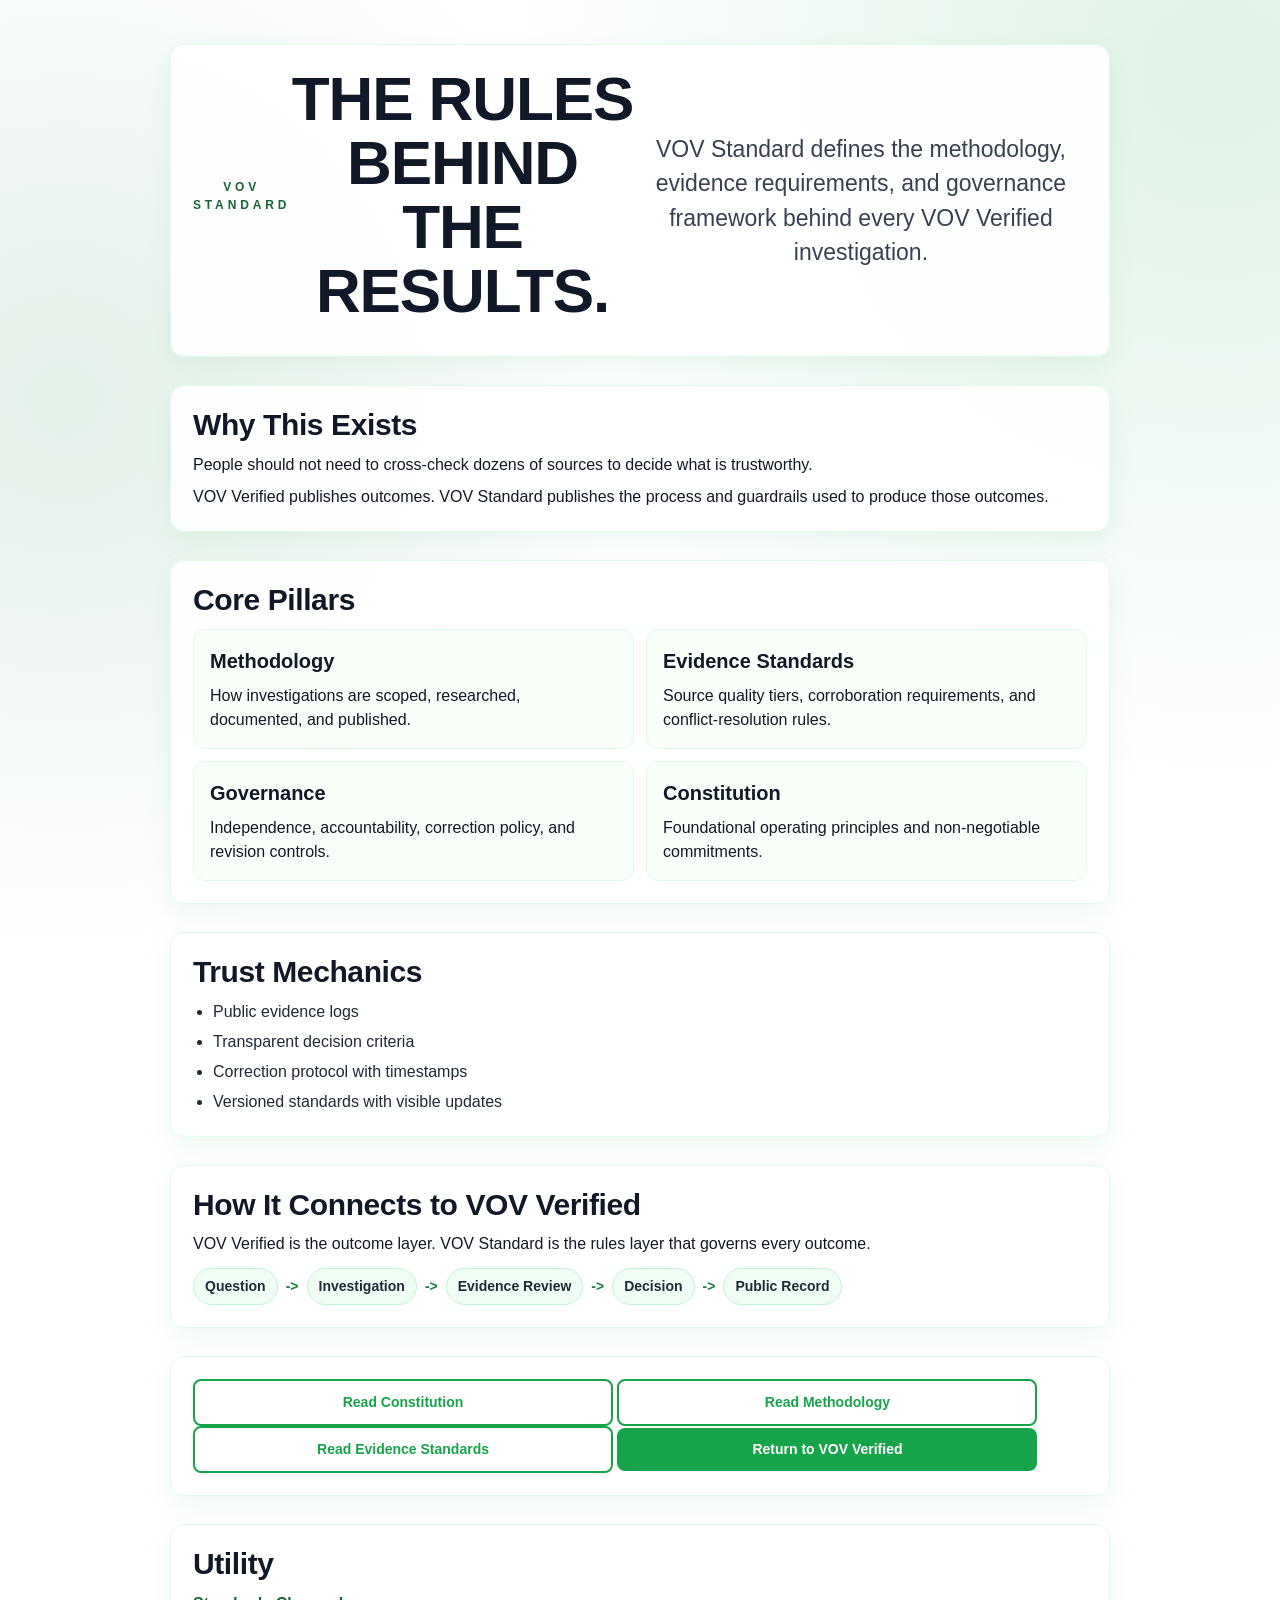
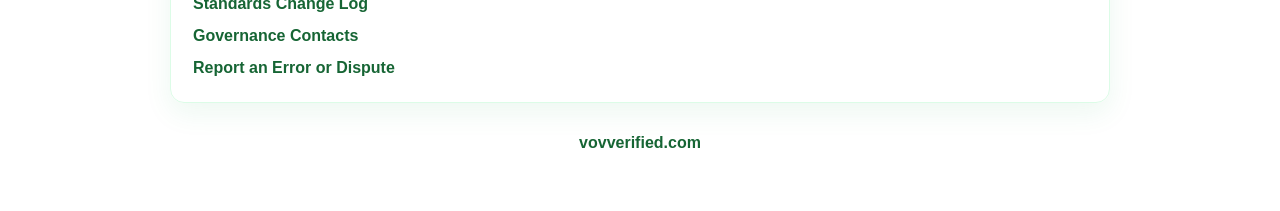
==== index.html @ 6328283f "Deploy VOV Standard from 64d155971f65e45f4f762d2cb9f98b917f2281fa" ====
<!DOCTYPE html>
<html lang="en">
<head>
    <meta charset="UTF-8">
    <meta name="viewport" content="width=device-width, initial-scale=1.0">
    <title>VOV Standard</title>
    <meta name="description" content="VOV Standard defines product testing methodology, evidence standards, and governance frameworks behind VOV Verified investigations.">
    <meta name="robots" content="index,follow">
    <link rel="canonical" href="https://vovstandard.com/">
    <meta property="og:type" content="website">
    <meta property="og:title" content="VOV Standard">
    <meta property="og:description" content="Product testing methodology and evidence standards for independent verification.">
    <meta property="og:url" content="https://vovstandard.com/">
    <meta property="og:site_name" content="VOV Standard">
    <meta name="twitter:card" content="summary_large_image">
    <meta name="twitter:title" content="VOV Standard">
    <meta name="twitter:description" content="Product testing methodology and evidence standards for independent verification.">
    <link rel="stylesheet" href="style.css">
    <script type="application/ld+json">
        {
            "@context": "https://schema.org",
            "@type": "WebSite",
            "name": "VOV Standard",
            "url": "https://vovstandard.com/",
            "description": "VOV Standard defines product testing methodology, evidence standards, and governance frameworks behind VOV Verified investigations."
        }
    </script>
</head>
<body>
    <main class="landing" aria-label="VOV Standard landing page">
        <section class="hero">
            <p class="kicker">VOV STANDARD</p>
            <h1>THE RULES BEHIND THE RESULTS.</h1>
            <p class="tagline">VOV Standard defines the methodology, evidence requirements, and governance framework behind every VOV Verified investigation.</p>
        </section>

        <section class="why" aria-label="Why VOV Standard exists">
            <h2>Why This Exists</h2>
            <p>People should not need to cross-check dozens of sources to decide what is trustworthy.</p>
            <p>VOV Verified publishes outcomes. VOV Standard publishes the process and guardrails used to produce those outcomes.</p>
        </section>

        <section class="pillars" aria-label="VOV Standard pillars">
            <h2>Core Pillars</h2>
            <div class="pillar-grid">
                <article class="pillar-card">
                    <h3>Methodology</h3>
                    <p>How investigations are scoped, researched, documented, and published.</p>
                </article>
                <article class="pillar-card">
                    <h3>Evidence Standards</h3>
                    <p>Source quality tiers, corroboration requirements, and conflict-resolution rules.</p>
                </article>
                <article class="pillar-card">
                    <h3>Governance</h3>
                    <p>Independence, accountability, correction policy, and revision controls.</p>
                </article>
                <article class="pillar-card">
                    <h3>Constitution</h3>
                    <p>Foundational operating principles and non-negotiable commitments.</p>
                </article>
            </div>
        </section>

        <section class="trust" aria-label="Trust mechanics">
            <h2>Trust Mechanics</h2>
            <ul>
                <li>Public evidence logs</li>
                <li>Transparent decision criteria</li>
                <li>Correction protocol with timestamps</li>
                <li>Versioned standards with visible updates</li>
            </ul>
        </section>

        <section class="relationship" aria-label="Relationship between VOV Standard and VOV Verified">
            <h2>How It Connects to VOV Verified</h2>
            <p class="relationship-copy">VOV Verified is the outcome layer. VOV Standard is the rules layer that governs every outcome.</p>
            <div class="flow" role="img" aria-label="Claim to public record process flow">
                <span>Question</span>
                <span class="arrow" aria-hidden="true">-&gt;</span>
                <span>Investigation</span>
                <span class="arrow" aria-hidden="true">-&gt;</span>
                <span>Evidence Review</span>
                <span class="arrow" aria-hidden="true">-&gt;</span>
                <span>Decision</span>
                <span class="arrow" aria-hidden="true">-&gt;</span>
                <span>Public Record</span>
            </div>
        </section>

        <section class="actions" aria-label="Primary actions">
            <a class="btn btn-secondary" href="/constitution/README.md">Read Constitution</a>
            <a class="btn btn-secondary" href="/constitution/README.md">Read Methodology</a>
            <a class="btn btn-secondary" href="/investigations/README.md">Read Evidence Standards</a>
            <a class="btn btn-primary" href="https://vovverified.com/">Return to VOV Verified</a>
        </section>

        <section class="utility" aria-label="Utility links">
            <h2>Utility</h2>
            <div class="utility-links">
                <a href="/ROADMAP.md">Standards Change Log</a>
                <a href="/constitution/README.md">Governance Contacts</a>
                <a href="/investigations/README.md">Report an Error or Dispute</a>
            </div>
        </section>

        <div class="site-linkback">
            <a href="https://vovverified.com/">vovverified.com</a>
        </div>
    </main>
</body>
</html>
---- style.css ----
@import url('/websites/vovverified/style.css');

.landing {
    min-height: 100vh;
    max-width: 980px;
    margin: 0 auto;
    padding: 44px 20px 56px;
    display: flex;
    flex-direction: column;
    gap: 28px;
}

body {
    background:
        radial-gradient(circle at 95% 4%, rgba(22, 163, 74, 0.14), transparent 34%),
        radial-gradient(circle at 5% 22%, rgba(21, 128, 61, 0.12), transparent 30%),
        #ffffff;
}

.hero,
.why,
.pillars,
.trust,
.relationship,
.actions,
.utility {
    background: rgba(255, 255, 255, 0.92);
    border: 1px solid #dcfce7;
    border-radius: 14px;
    padding: 22px;
    box-shadow: 0 10px 28px rgba(22, 163, 74, 0.08);
}

.hero {
    text-align: center;
}

.kicker {
    font-size: 12px;
    letter-spacing: 0.32em;
    font-weight: 700;
    color: #166534;
    margin-bottom: 10px;
}

.hero h1 {
    font-size: clamp(36px, 6vw, 62px);
    line-height: 1.03;
    letter-spacing: -1.1px;
    margin-bottom: 12px;
}

.tagline {
    max-width: 760px;
    margin: 0 auto;
    font-size: clamp(17px, 2vw, 23px);
    color: #374151;
}

h2 {
    font-size: clamp(22px, 3.2vw, 30px);
    line-height: 1.15;
    margin-bottom: 10px;
    letter-spacing: -0.4px;
}

h3 {
    font-size: 20px;
    margin-bottom: 8px;
}

p,
li,
a {
    font-size: 16px;
}

.why p + p {
    margin-top: 8px;
}

.pillar-grid {
    margin-top: 12px;
    display: grid;
    grid-template-columns: repeat(2, minmax(0, 1fr));
    gap: 12px;
}

.pillar-card {
    border: 1px solid #dcfce7;
    border-radius: 12px;
    padding: 16px;
    background: #f8fff9;
}

.trust ul {
    margin-top: 8px;
    padding-left: 20px;
    color: #1f2937;
}

.trust li + li {
    margin-top: 6px;
}

.relationship-copy {
    margin-bottom: 12px;
}

.flow {
    display: flex;
    flex-wrap: wrap;
    gap: 8px;
    align-items: center;
    color: #1f2937;
}

.flow span {
    border: 1px solid #bbf7d0;
    border-radius: 999px;
    padding: 7px 11px;
    background: #f0fdf4;
    font-size: 14px;
    font-weight: 600;
}

.flow .arrow {
    border: none;
    border-radius: 0;
    padding: 0;
    background: transparent;
    color: #15803d;
}

.actions .btn {
    width: min(420px, 100%);
    transition: none;
    transform: none;
}

.actions .btn:hover {
    transition: none;
    transform: none;
}

.utility-links {
    display: grid;
    gap: 8px;
}

.utility-links a {
    color: #166534;
    font-weight: 600;
    text-decoration: none;
}

.utility-links a:hover {
    text-decoration: underline;
}

.site-linkback {
    text-align: center;
}

.site-linkback a {
    color: #166534;
    text-decoration: none;
    font-weight: 600;
}

.site-linkback a:hover {
    text-decoration: underline;
}

@media (max-width: 768px) {
    .landing {
        padding: 24px 14px 38px;
        gap: 14px;
    }

    .hero,
    .why,
    .pillars,
    .trust,
    .relationship,
    .actions,
    .utility {
        padding: 16px;
    }

    .pillar-grid {
        grid-template-columns: 1fr;
    }

    .flow {
        gap: 6px;
    }

    .flow .arrow {
        width: 100%;
        text-align: center;
    }

    p,
    li,
    a {
        font-size: 15px;
    }
}
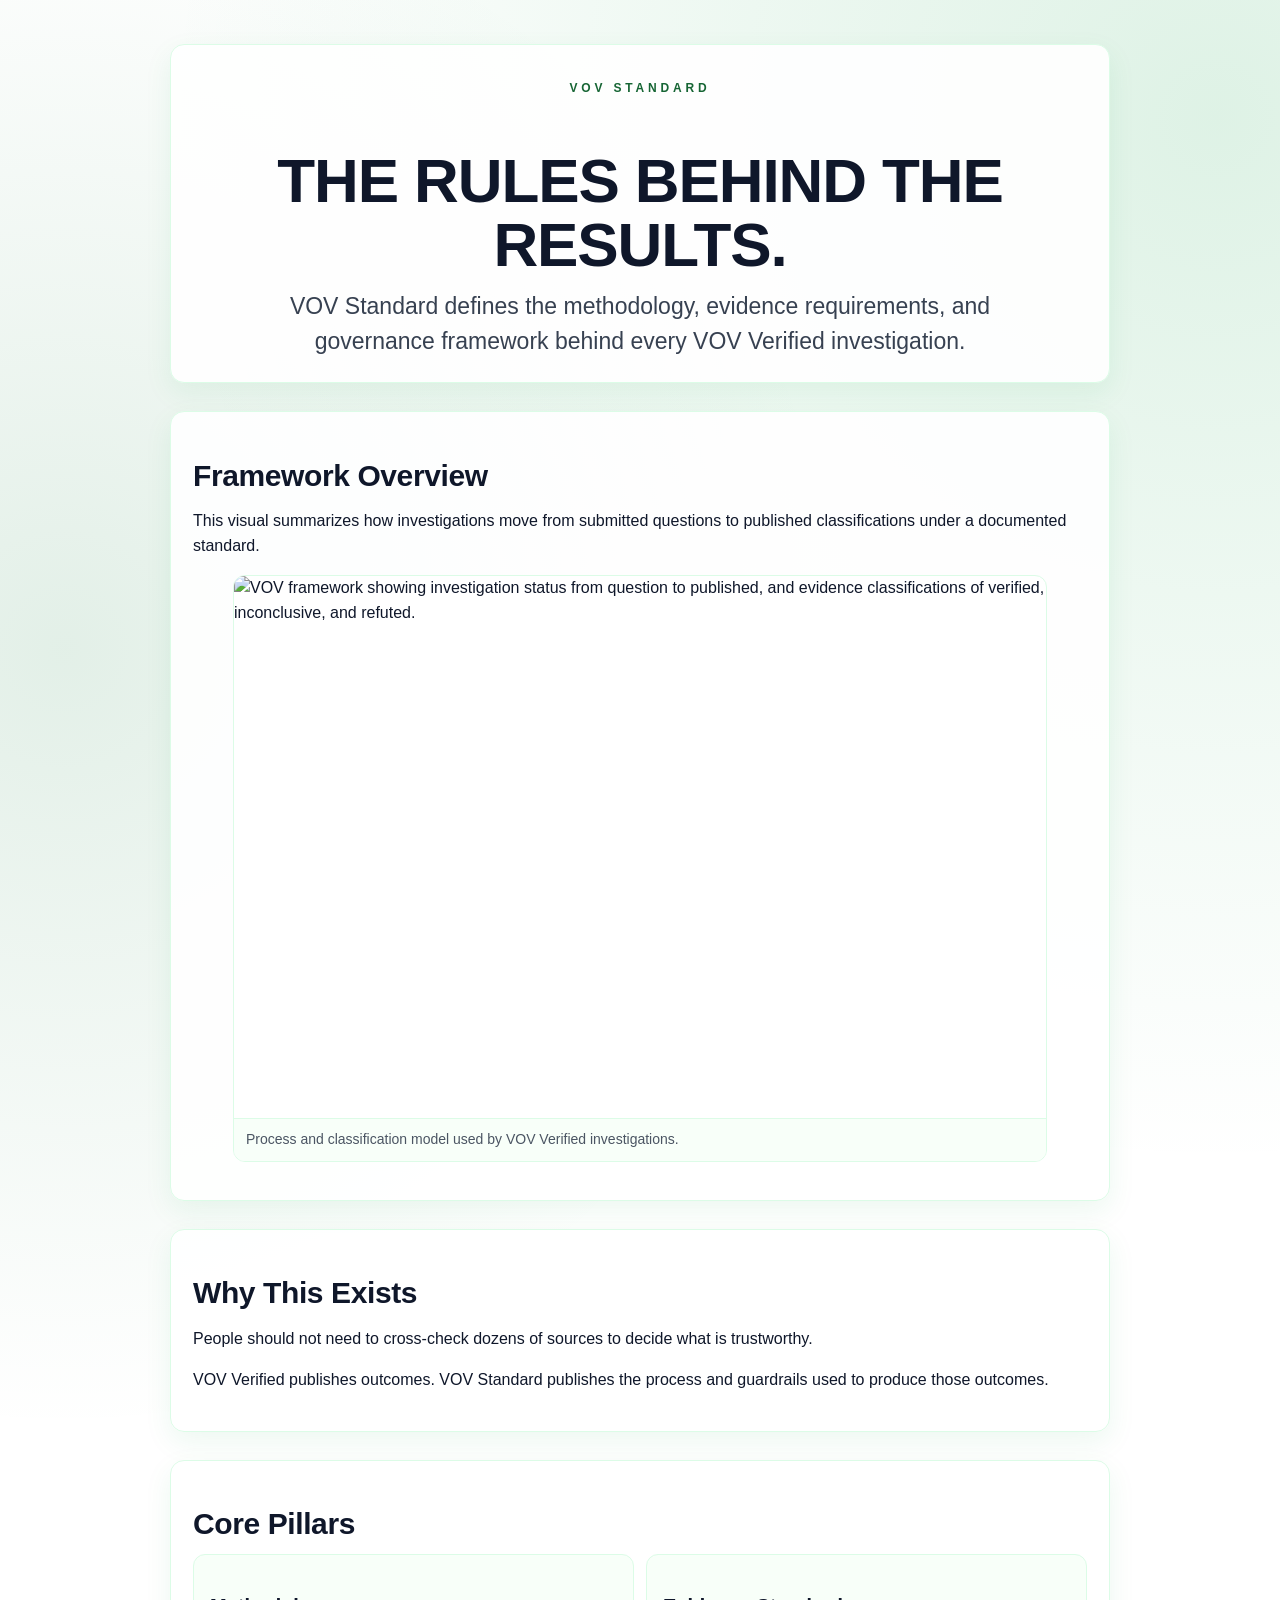
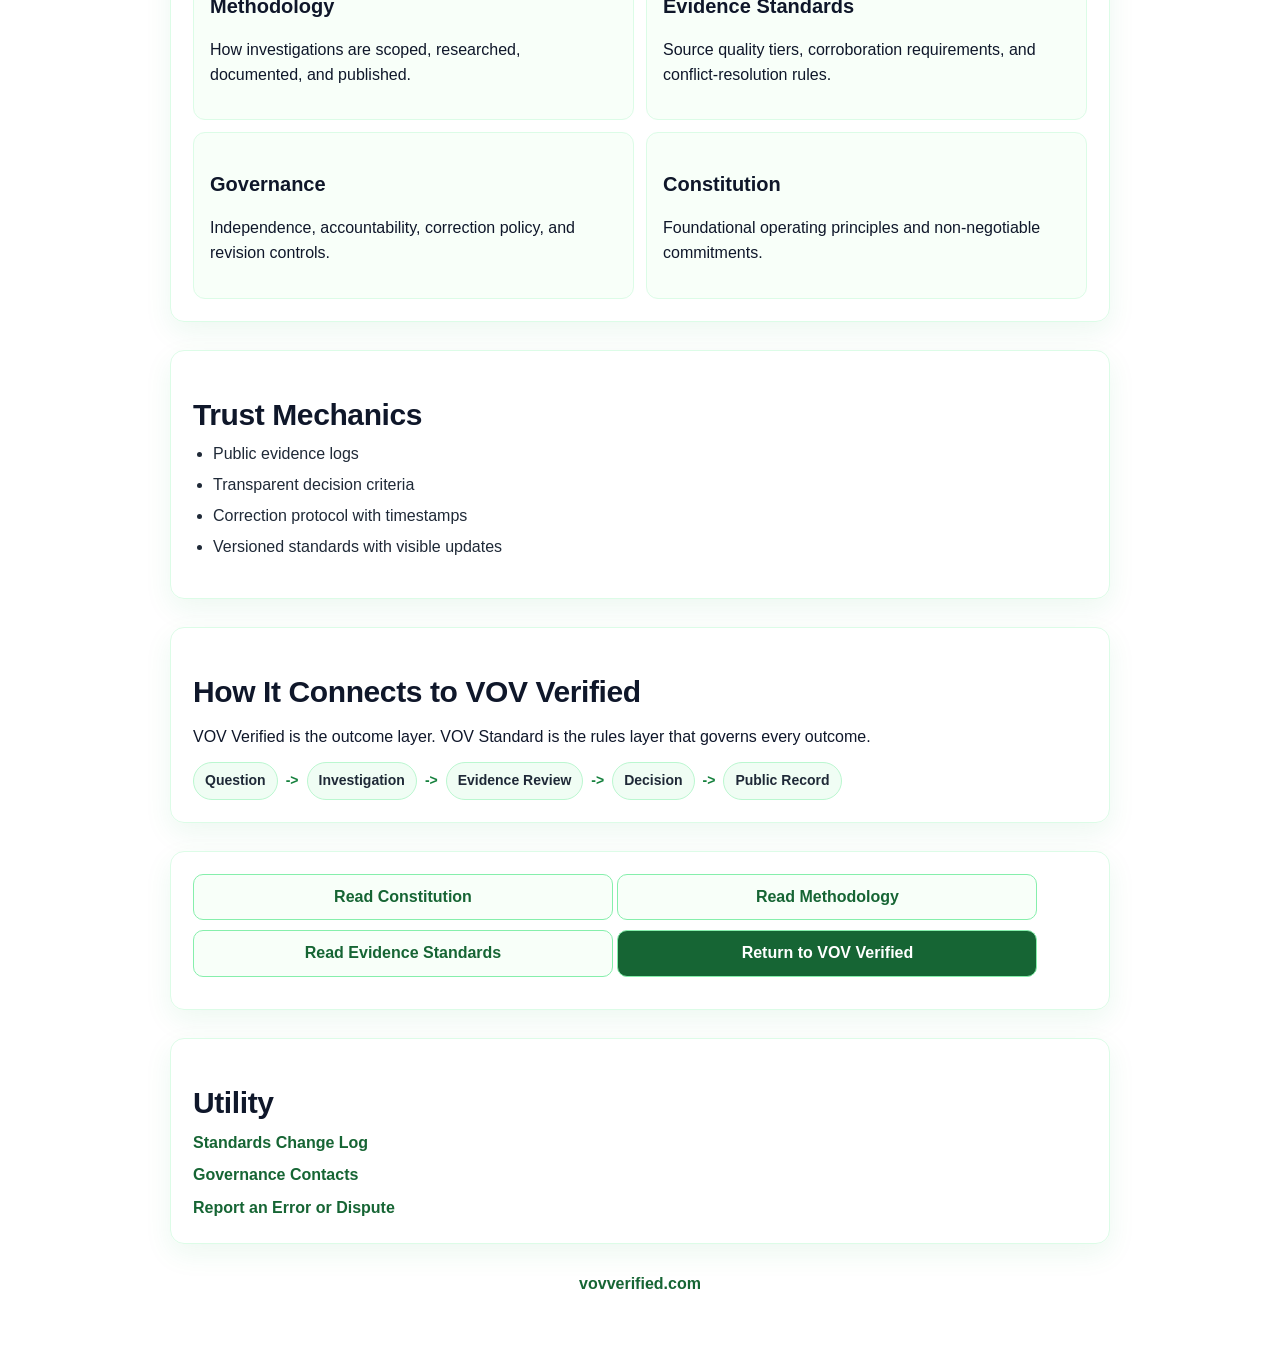
==== commit 03675385: "Deploy VOV Standard from dcfeee6af4e584c41b19e3a8f8256d02857e1242" ====
--- a/index.html
+++ b/index.html
@@ -3,26 +3,66 @@
 <head>
     <meta charset="UTF-8">
     <meta name="viewport" content="width=device-width, initial-scale=1.0">
-    <title>VOV Standard</title>
-    <meta name="description" content="VOV Standard defines product testing methodology, evidence standards, and governance frameworks behind VOV Verified investigations.">
+    <title>VOV Standard | Investigation Methodology and Evidence Rules</title>
+    <meta name="description" content="VOV Standard publishes the investigation methodology, evidence standards, and governance rules behind every VOV Verified conclusion.">
     <meta name="robots" content="index,follow">
     <link rel="canonical" href="https://vovstandard.com/">
+    <meta property="og:locale" content="en_US">
     <meta property="og:type" content="website">
-    <meta property="og:title" content="VOV Standard">
-    <meta property="og:description" content="Product testing methodology and evidence standards for independent verification.">
+    <meta property="og:title" content="VOV Standard | Investigation Methodology and Evidence Rules">
+    <meta property="og:description" content="Published methodology, evidence requirements, and governance rules for independent investigations.">
     <meta property="og:url" content="https://vovstandard.com/">
     <meta property="og:site_name" content="VOV Standard">
+    <meta property="og:image" content="https://vovstandard.com/assets/VOV%20landing%20page%20image%207-26.png">
+    <meta property="og:image:width" content="1151">
+    <meta property="og:image:height" content="768">
+    <meta property="og:image:alt" content="VOV framework showing investigation status and evidence classification outcomes.">
     <meta name="twitter:card" content="summary_large_image">
-    <meta name="twitter:title" content="VOV Standard">
-    <meta name="twitter:description" content="Product testing methodology and evidence standards for independent verification.">
+    <meta name="twitter:title" content="VOV Standard | Investigation Methodology and Evidence Rules">
+    <meta name="twitter:description" content="Published methodology, evidence requirements, and governance rules for independent investigations.">
+    <meta name="twitter:image" content="https://vovstandard.com/assets/VOV%20landing%20page%20image%207-26.png">
     <link rel="stylesheet" href="style.css">
     <script type="application/ld+json">
         {
             "@context": "https://schema.org",
-            "@type": "WebSite",
-            "name": "VOV Standard",
-            "url": "https://vovstandard.com/",
-            "description": "VOV Standard defines product testing methodology, evidence standards, and governance frameworks behind VOV Verified investigations."
+            "@graph": [
+                {
+                    "@type": "Organization",
+                    "name": "VOV Standard",
+                    "url": "https://vovstandard.com/",
+                    "description": "VOV Standard publishes investigation methodology, evidence standards, and governance rules behind VOV Verified.",
+                    "sameAs": [
+                        "https://vovverified.com/"
+                    ]
+                },
+                {
+                    "@type": "WebSite",
+                    "name": "VOV Standard",
+                    "url": "https://vovstandard.com/",
+                    "description": "VOV Standard defines product testing methodology, evidence standards, and governance frameworks behind VOV Verified investigations."
+                },
+                {
+                    "@type": "WebPage",
+                    "name": "VOV Standard Homepage",
+                    "url": "https://vovstandard.com/",
+                    "isPartOf": {
+                        "@type": "WebSite",
+                        "name": "VOV Standard",
+                        "url": "https://vovstandard.com/"
+                    },
+                    "about": [
+                        "Investigation methodology",
+                        "Evidence standards",
+                        "Governance"
+                    ],
+                    "primaryImageOfPage": {
+                        "@type": "ImageObject",
+                        "url": "https://vovstandard.com/assets/VOV%20landing%20page%20image%207-26.png",
+                        "width": 1151,
+                        "height": 768
+                    }
+                }
+            ]
         }
     </script>
 </head>
@@ -32,6 +72,22 @@
             <p class="kicker">VOV STANDARD</p>
             <h1>THE RULES BEHIND THE RESULTS.</h1>
             <p class="tagline">VOV Standard defines the methodology, evidence requirements, and governance framework behind every VOV Verified investigation.</p>
+        </section>
+
+        <section class="overview-image" aria-labelledby="overview-title">
+            <h2 id="overview-title">Framework Overview</h2>
+            <p>This visual summarizes how investigations move from submitted questions to published classifications under a documented standard.</p>
+            <figure class="standard-figure">
+                <img
+                    src="../../assets/VOV%20landing%20page%20image%207-26.png"
+                    alt="VOV framework showing investigation status from question to published, and evidence classifications of verified, inconclusive, and refuted."
+                    width="1151"
+                    height="768"
+                    loading="eager"
+                    decoding="async"
+                >
+                <figcaption>Process and classification model used by VOV Verified investigations.</figcaption>
+            </figure>
         </section>
 
         <section class="why" aria-label="Why VOV Standard exists">
--- a/style.css
+++ b/style.css
@@ -1,4 +1,22 @@
-@import url('/websites/vovverified/style.css');
+* {
+    box-sizing: border-box;
+}
+
+html,
+body {
+    margin: 0;
+    padding: 0;
+}
+
+body {
+    color: #0f172a;
+    font-family: "Segoe UI", Arial, sans-serif;
+    line-height: 1.55;
+}
+
+a {
+    color: inherit;
+}
 
 .landing {
     min-height: 100vh;
@@ -18,6 +36,7 @@
 }
 
 .hero,
+.overview-image,
 .why,
 .pillars,
 .trust,
@@ -57,6 +76,28 @@
     color: #374151;
 }
 
+.standard-figure {
+    margin-top: 14px;
+    border: 1px solid #dcfce7;
+    border-radius: 12px;
+    overflow: hidden;
+    background: #ffffff;
+}
+
+.standard-figure img {
+    display: block;
+    width: 100%;
+    height: auto;
+}
+
+.standard-figure figcaption {
+    padding: 10px 12px;
+    font-size: 14px;
+    color: #4b5563;
+    border-top: 1px solid #dcfce7;
+    background: #f8fff9;
+}
+
 h2 {
     font-size: clamp(22px, 3.2vw, 30px);
     line-height: 1.15;
@@ -133,9 +174,28 @@
 }
 
 .actions .btn {
+    display: inline-block;
     width: min(420px, 100%);
+    margin: 0 0 10px;
+    padding: 10px 14px;
+    border-radius: 10px;
+    border: 1px solid #86efac;
+    text-decoration: none;
+    font-weight: 700;
+    text-align: center;
     transition: none;
     transform: none;
+}
+
+.btn-secondary {
+    background: #f8fff9;
+    color: #166534;
+}
+
+.btn-primary {
+    background: #166534;
+    border-color: #166534;
+    color: #ffffff;
 }
 
 .actions .btn:hover {
@@ -179,6 +239,7 @@
     }
 
     .hero,
+    .overview-image,
     .why,
     .pillars,
     .trust,
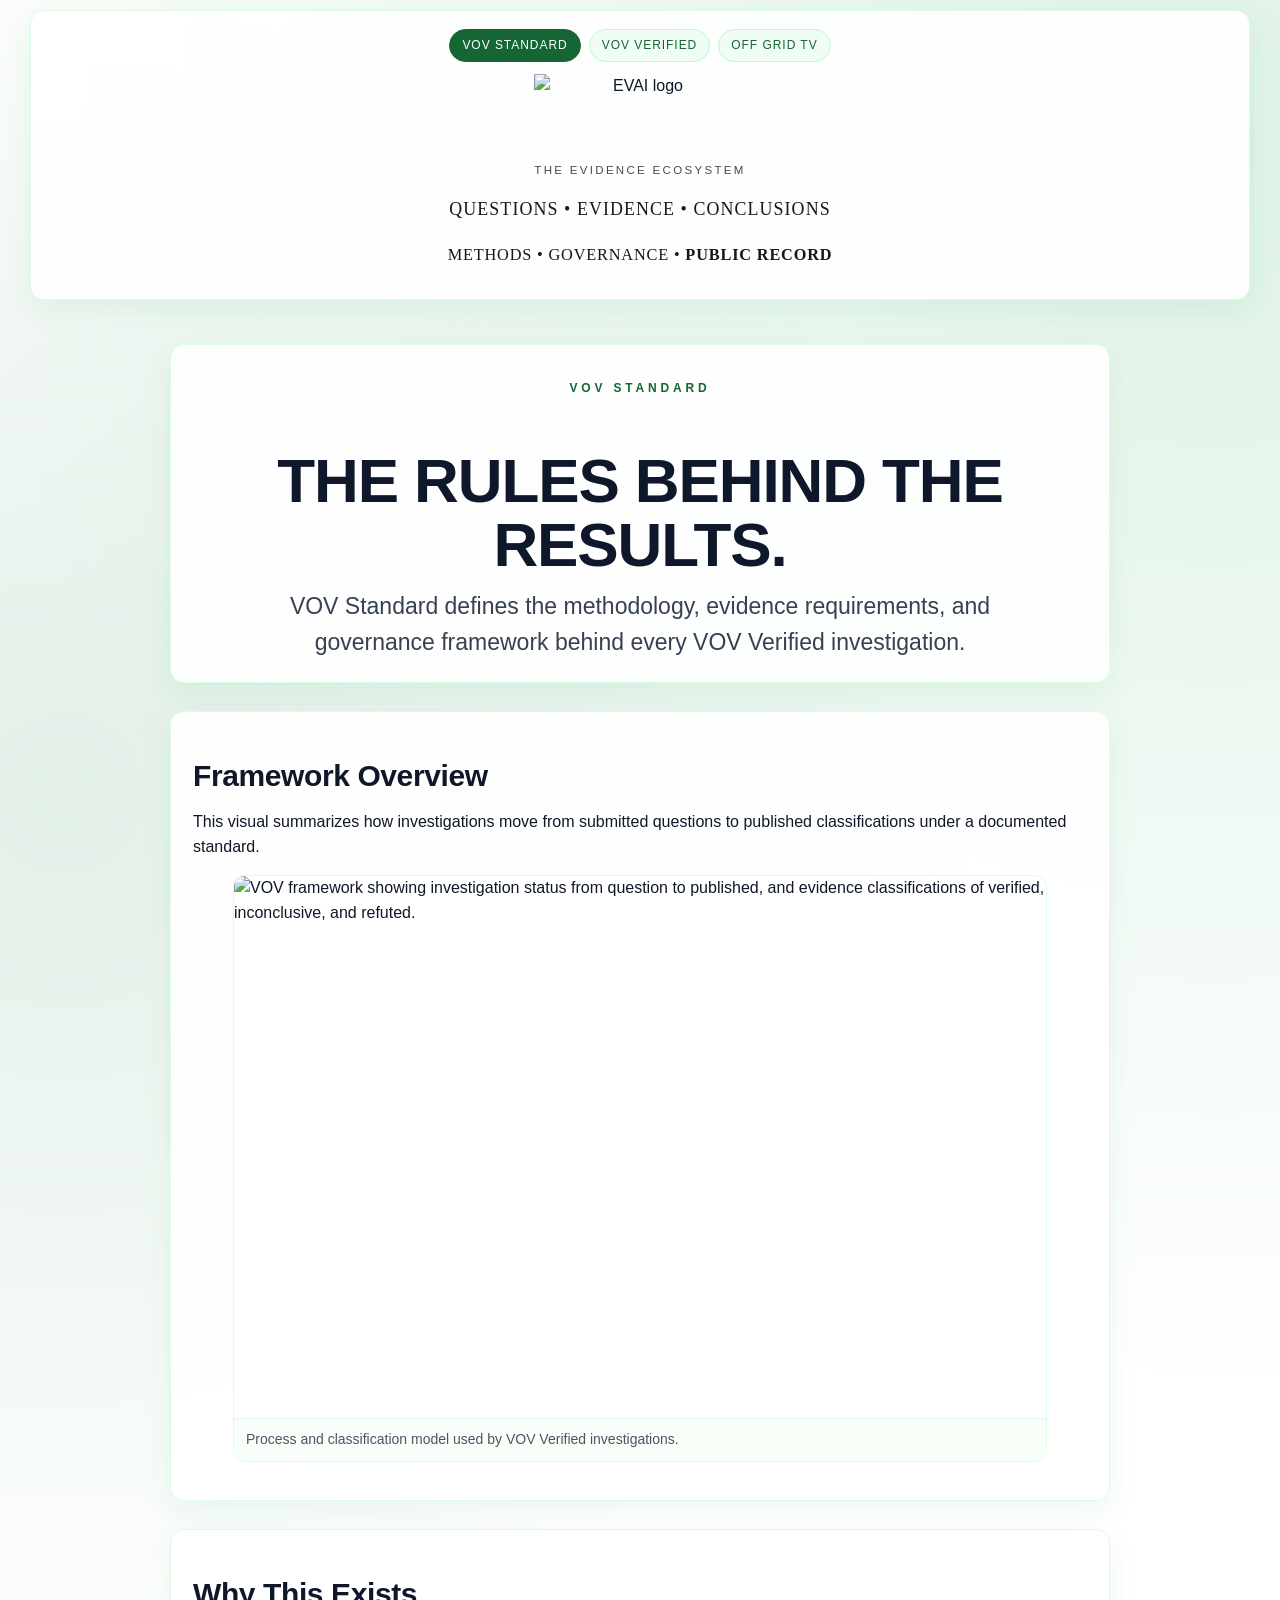
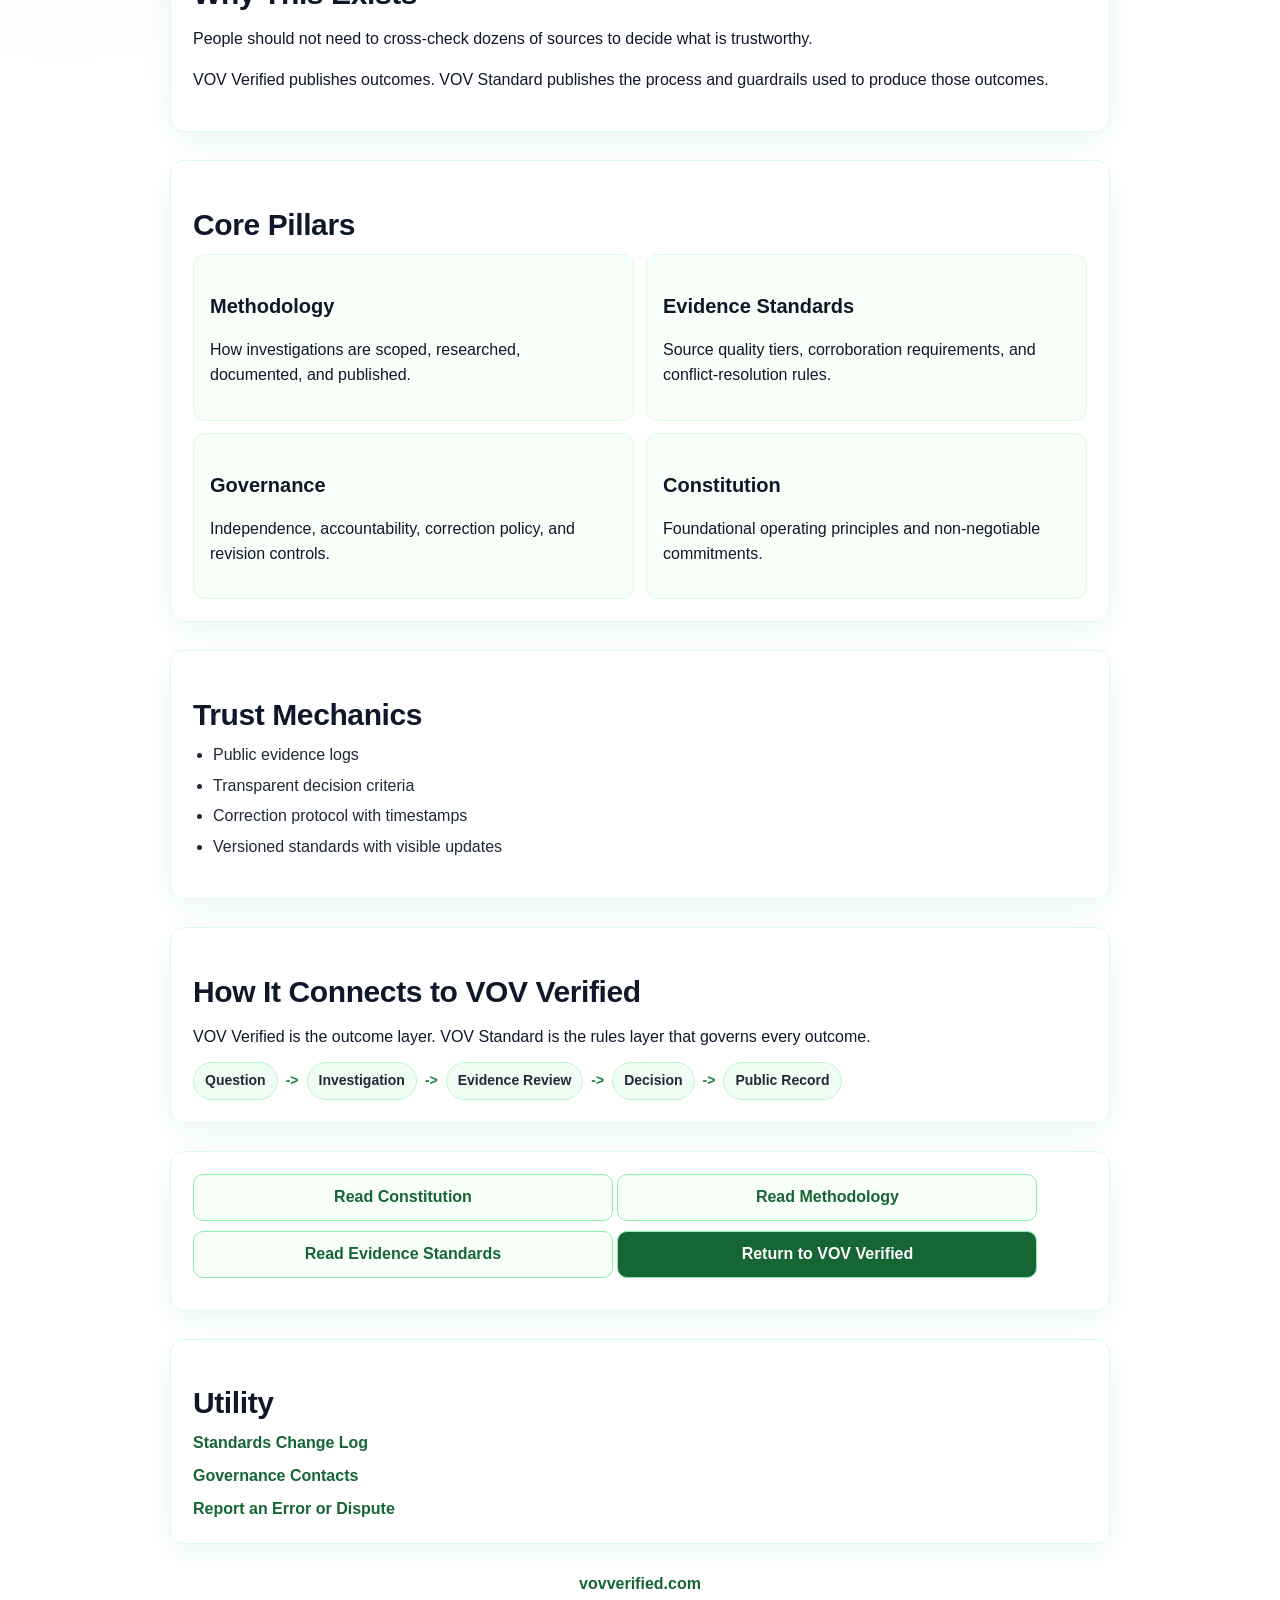
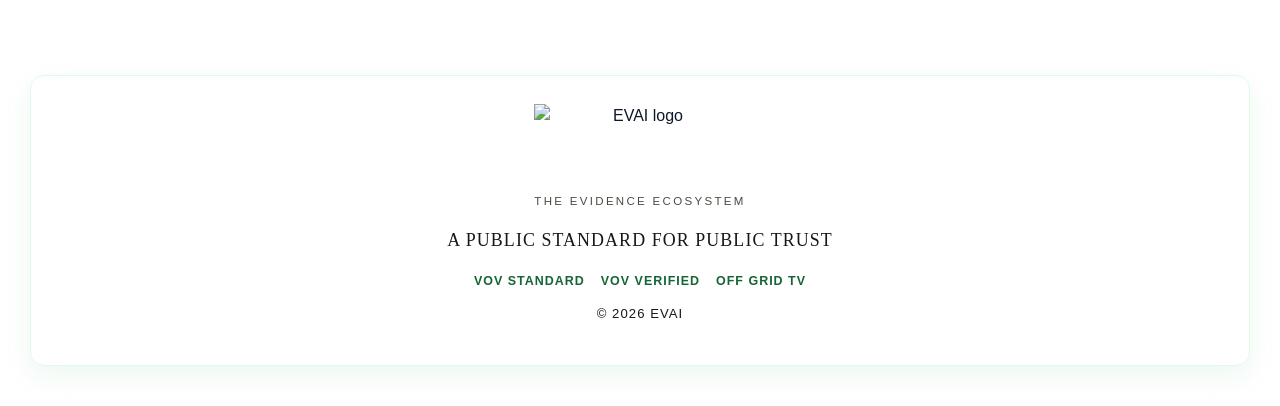
==== commit 19bb3699: "Deploy VOV Standard from 7320ebe4d22784d5762c28b058a8cfb3c2f95b42" ====
--- a/index.html
+++ b/index.html
@@ -3,6 +3,9 @@
 <head>
     <meta charset="UTF-8">
     <meta name="viewport" content="width=device-width, initial-scale=1.0">
+    <meta http-equiv="Cache-Control" content="no-cache, no-store, must-revalidate">
+    <meta http-equiv="Pragma" content="no-cache">
+    <meta http-equiv="Expires" content="0">
     <title>VOV Standard | Investigation Methodology and Evidence Rules</title>
     <meta name="description" content="VOV Standard publishes the investigation methodology, evidence standards, and governance rules behind every VOV Verified conclusion.">
     <meta name="robots" content="index,follow">
@@ -21,7 +24,24 @@
     <meta name="twitter:title" content="VOV Standard | Investigation Methodology and Evidence Rules">
     <meta name="twitter:description" content="Published methodology, evidence requirements, and governance rules for independent investigations.">
     <meta name="twitter:image" content="https://vovstandard.com/assets/VOV%20landing%20page%20image%207-26.png">
-    <link rel="stylesheet" href="style.css">
+    <link rel="stylesheet" href="style.css?v=20260709c">
+    <script>
+        (function forceFreshHtmlOncePerTab() {
+            try {
+                if (sessionStorage.getItem('evai-fresh-load') === '1') {
+                    return;
+                }
+                sessionStorage.setItem('evai-fresh-load', '1');
+                var url = new URL(window.location.href);
+                if (!url.searchParams.has('v')) {
+                    url.searchParams.set('v', String(Date.now()));
+                    window.location.replace(url.toString());
+                }
+            } catch (e) {
+                // Ignore storage or URL parsing issues and continue normal load.
+            }
+        })();
+    </script>
     <script type="application/ld+json">
         {
             "@context": "https://schema.org",
@@ -67,7 +87,20 @@
     </script>
 </head>
 <body>
-    <main class="landing" aria-label="VOV Standard landing page">
+    <div class="page-shell">
+        <header class="ecosystem-top" aria-label="EVAI ecosystem masthead">
+            <div class="ecosystem-top-bar">
+                <a class="ecosystem-chip ecosystem-chip-active" href="https://vovstandard.com/">VOV STANDARD</a>
+                <a class="ecosystem-chip" href="https://vovverified.com/">VOV VERIFIED</a>
+                <a class="ecosystem-chip" href="https://offgridtv.com/">OFF GRID TV</a>
+            </div>
+            <img class="bookend-logo" src="../../assets/EVAI%20Logo.svg" alt="EVAI logo" width="220" height="82" decoding="async">
+            <p class="ecosystem-overline">THE EVIDENCE ECOSYSTEM</p>
+            <p class="ecosystem-title">QUESTIONS • EVIDENCE • CONCLUSIONS</p>
+            <p class="ecosystem-subtitle">METHODS • GOVERNANCE • <span>PUBLIC RECORD</span></p>
+        </header>
+
+        <main class="landing" aria-label="VOV Standard landing page">
         <section class="hero">
             <p class="kicker">VOV STANDARD</p>
             <h1>THE RULES BEHIND THE RESULTS.</h1>
@@ -160,9 +193,22 @@
             </div>
         </section>
 
-        <div class="site-linkback">
-            <a href="https://vovverified.com/">vovverified.com</a>
-        </div>
-    </main>
+            <div class="site-linkback">
+                <a href="https://vovverified.com/">vovverified.com</a>
+            </div>
+        </main>
+
+        <footer class="ecosystem-footer-new" aria-label="EVAI ecosystem closing signature">
+            <img class="bookend-logo" src="../../assets/EVAI%20Logo.svg" alt="EVAI logo" width="220" height="82" decoding="async">
+            <p class="ecosystem-overline">THE EVIDENCE ECOSYSTEM</p>
+            <p class="ecosystem-title">A PUBLIC STANDARD FOR PUBLIC TRUST</p>
+            <div class="ecosystem-link-row">
+                <a href="https://vovstandard.com/">VOV STANDARD</a>
+                <a href="https://vovverified.com/">VOV VERIFIED</a>
+                <a href="https://offgridtv.com/">OFF GRID TV</a>
+            </div>
+            <p class="footer-copyright">© 2026 EVAI</p>
+        </footer>
+    </div>
 </body>
 </html>
--- a/style.css
+++ b/style.css
@@ -33,6 +33,126 @@
         radial-gradient(circle at 95% 4%, rgba(22, 163, 74, 0.14), transparent 34%),
         radial-gradient(circle at 5% 22%, rgba(21, 128, 61, 0.12), transparent 30%),
         #ffffff;
+}
+
+.page-shell {
+    width: min(1220px, calc(100% - 32px));
+    margin: 0 auto;
+    padding: 10px 0 40px;
+}
+
+.bookend-logo {
+    display: block;
+    width: clamp(150px, 16.5vw, 220px);
+    height: auto;
+    margin: 0 auto 10px;
+}
+
+.ecosystem-overline {
+    margin-top: 6px;
+    font-size: 0.72rem;
+    letter-spacing: 0.2em;
+    text-transform: uppercase;
+    color: #4f4a43;
+}
+
+.ecosystem-title {
+    margin-top: 16px;
+    font-family: "Iowan Old Style", Georgia, serif;
+    font-size: 1.12rem;
+    font-weight: 500;
+    letter-spacing: 0.06em;
+    color: #171717;
+    text-transform: uppercase;
+}
+
+.ecosystem-subtitle {
+    margin-top: 7px;
+    font-family: "Iowan Old Style", Georgia, serif;
+    font-size: 1.02rem;
+    font-weight: 500;
+    letter-spacing: 0.05em;
+    color: #171717;
+    text-transform: uppercase;
+    white-space: nowrap;
+}
+
+.ecosystem-subtitle span {
+    font-weight: 700;
+}
+
+.ecosystem-top {
+    background: rgba(255, 255, 255, 0.92);
+    border: 1px solid #dcfce7;
+    border-radius: 14px;
+    box-shadow: 0 10px 28px rgba(22, 163, 74, 0.08);
+    padding: 18px 18px 16px;
+    text-align: center;
+}
+
+.ecosystem-top-bar {
+    display: flex;
+    justify-content: center;
+    flex-wrap: wrap;
+    gap: 8px;
+    margin-bottom: 12px;
+}
+
+.ecosystem-chip {
+    border: 1px solid #bbf7d0;
+    border-radius: 999px;
+    padding: 6px 12px;
+    font-size: 0.75rem;
+    letter-spacing: 0.08em;
+    text-transform: uppercase;
+    text-decoration: none;
+    color: #166534;
+    background: #f0fdf4;
+}
+
+.ecosystem-chip-active {
+    background: #166534;
+    color: #ffffff;
+    border-color: #166534;
+}
+
+.ecosystem-footer-new {
+    margin-top: 22px;
+    padding: 28px;
+    text-align: center;
+    background: rgba(255, 255, 255, 0.92);
+    border: 1px solid #dcfce7;
+    border-radius: 14px;
+    box-shadow: 0 10px 28px rgba(22, 163, 74, 0.08);
+}
+
+.ecosystem-link-row {
+    margin-top: 12px;
+    display: flex;
+    justify-content: center;
+    flex-wrap: wrap;
+    gap: 10px 16px;
+}
+
+.ecosystem-link-row a {
+    text-decoration: none;
+    color: #166534;
+    font-weight: 700;
+    letter-spacing: 0.08em;
+    font-size: 0.78rem;
+    text-transform: uppercase;
+}
+
+.ecosystem-link-row a:hover {
+    text-decoration: underline;
+}
+
+.footer-copyright {
+    margin-top: 12px;
+    font-size: 0.82rem;
+    letter-spacing: 0.08em;
+    text-transform: uppercase;
+    color: #171717;
 }
 
 .hero,
@@ -238,6 +358,11 @@
         gap: 14px;
     }
 
+    .page-shell {
+        width: min(1220px, calc(100% - 20px));
+        padding-bottom: 24px;
+    }
+
     .hero,
     .overview-image,
     .why,
@@ -245,8 +370,23 @@
     .trust,
     .relationship,
     .actions,
-    .utility {
+    .utility,
+    .ecosystem-footer-new,
+    .ecosystem-top {
         padding: 16px;
+    }
+
+    .ecosystem-subtitle {
+        white-space: normal;
+    }
+
+    .ecosystem-title {
+        font-size: 1rem;
+    }
+
+    .bookend-logo {
+        width: clamp(132px, 42vw, 186px);
+        margin-bottom: 8px;
     }
 
     .pillar-grid {
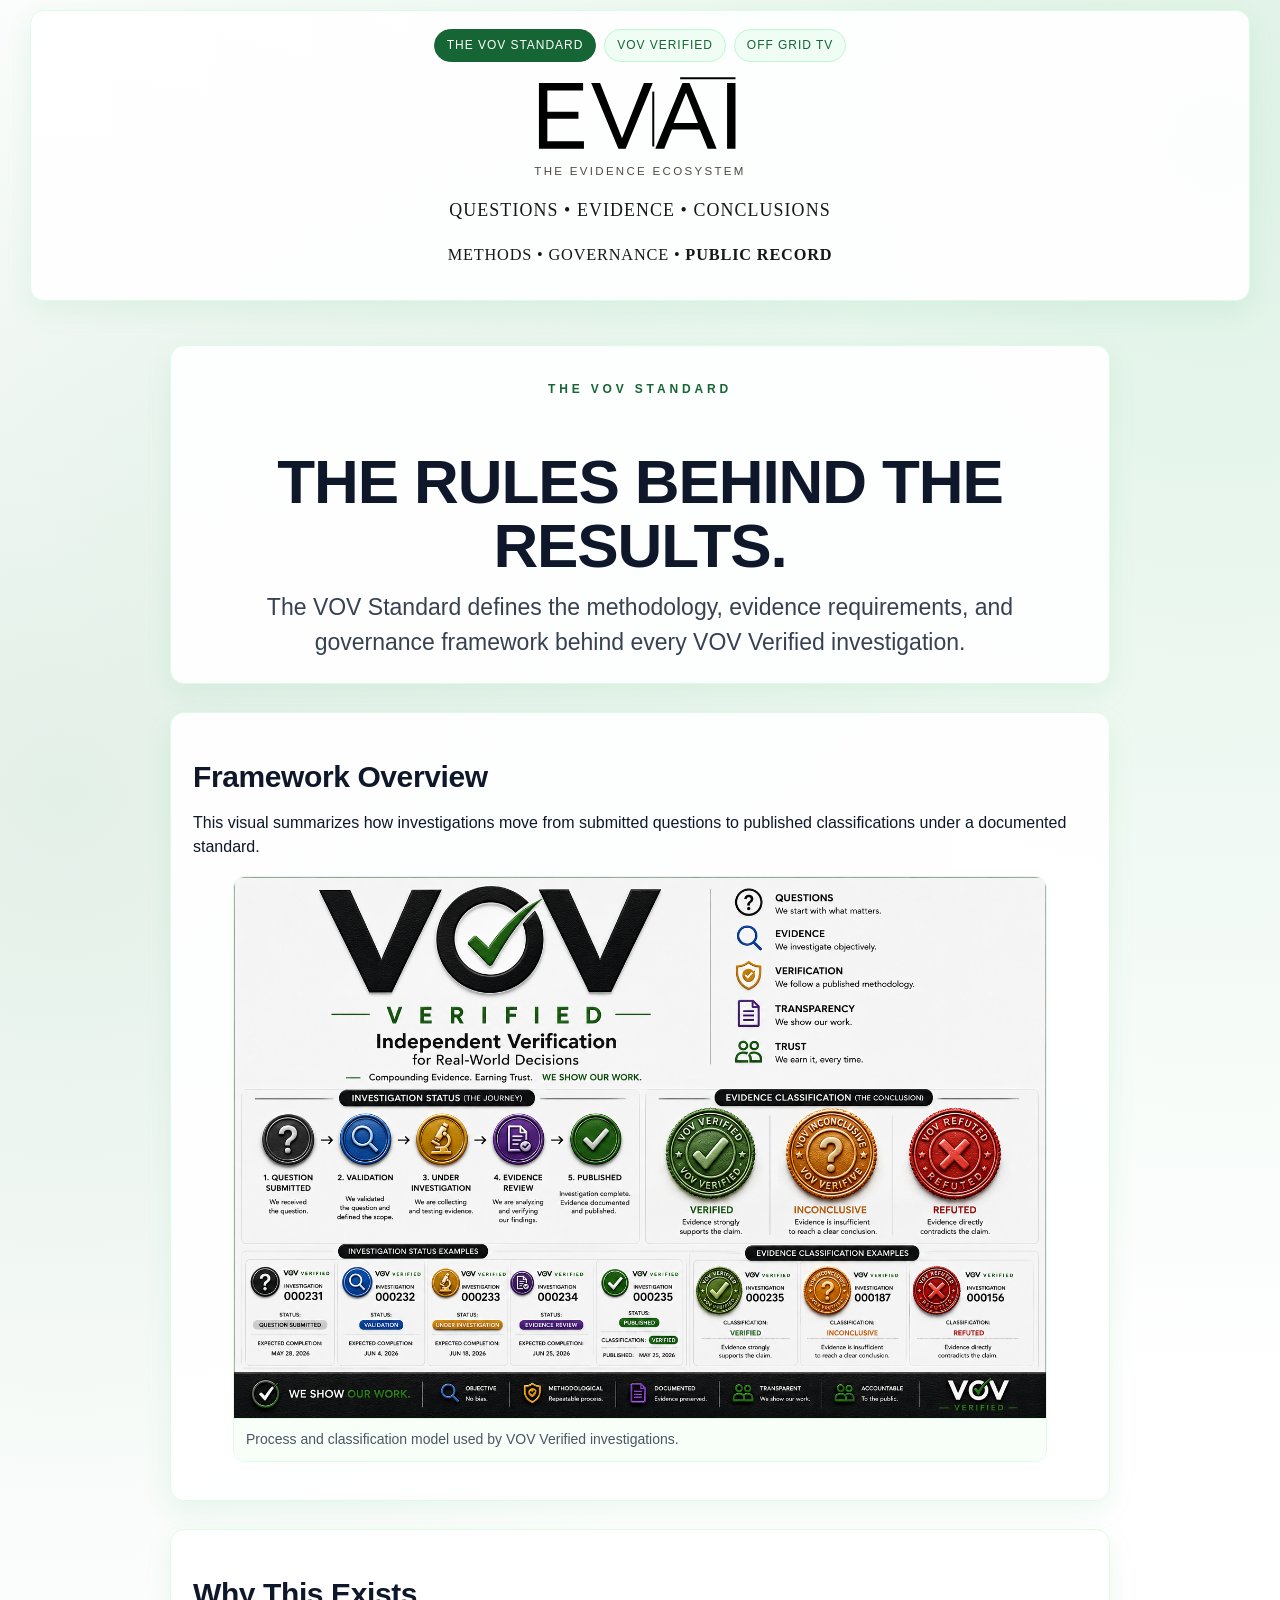
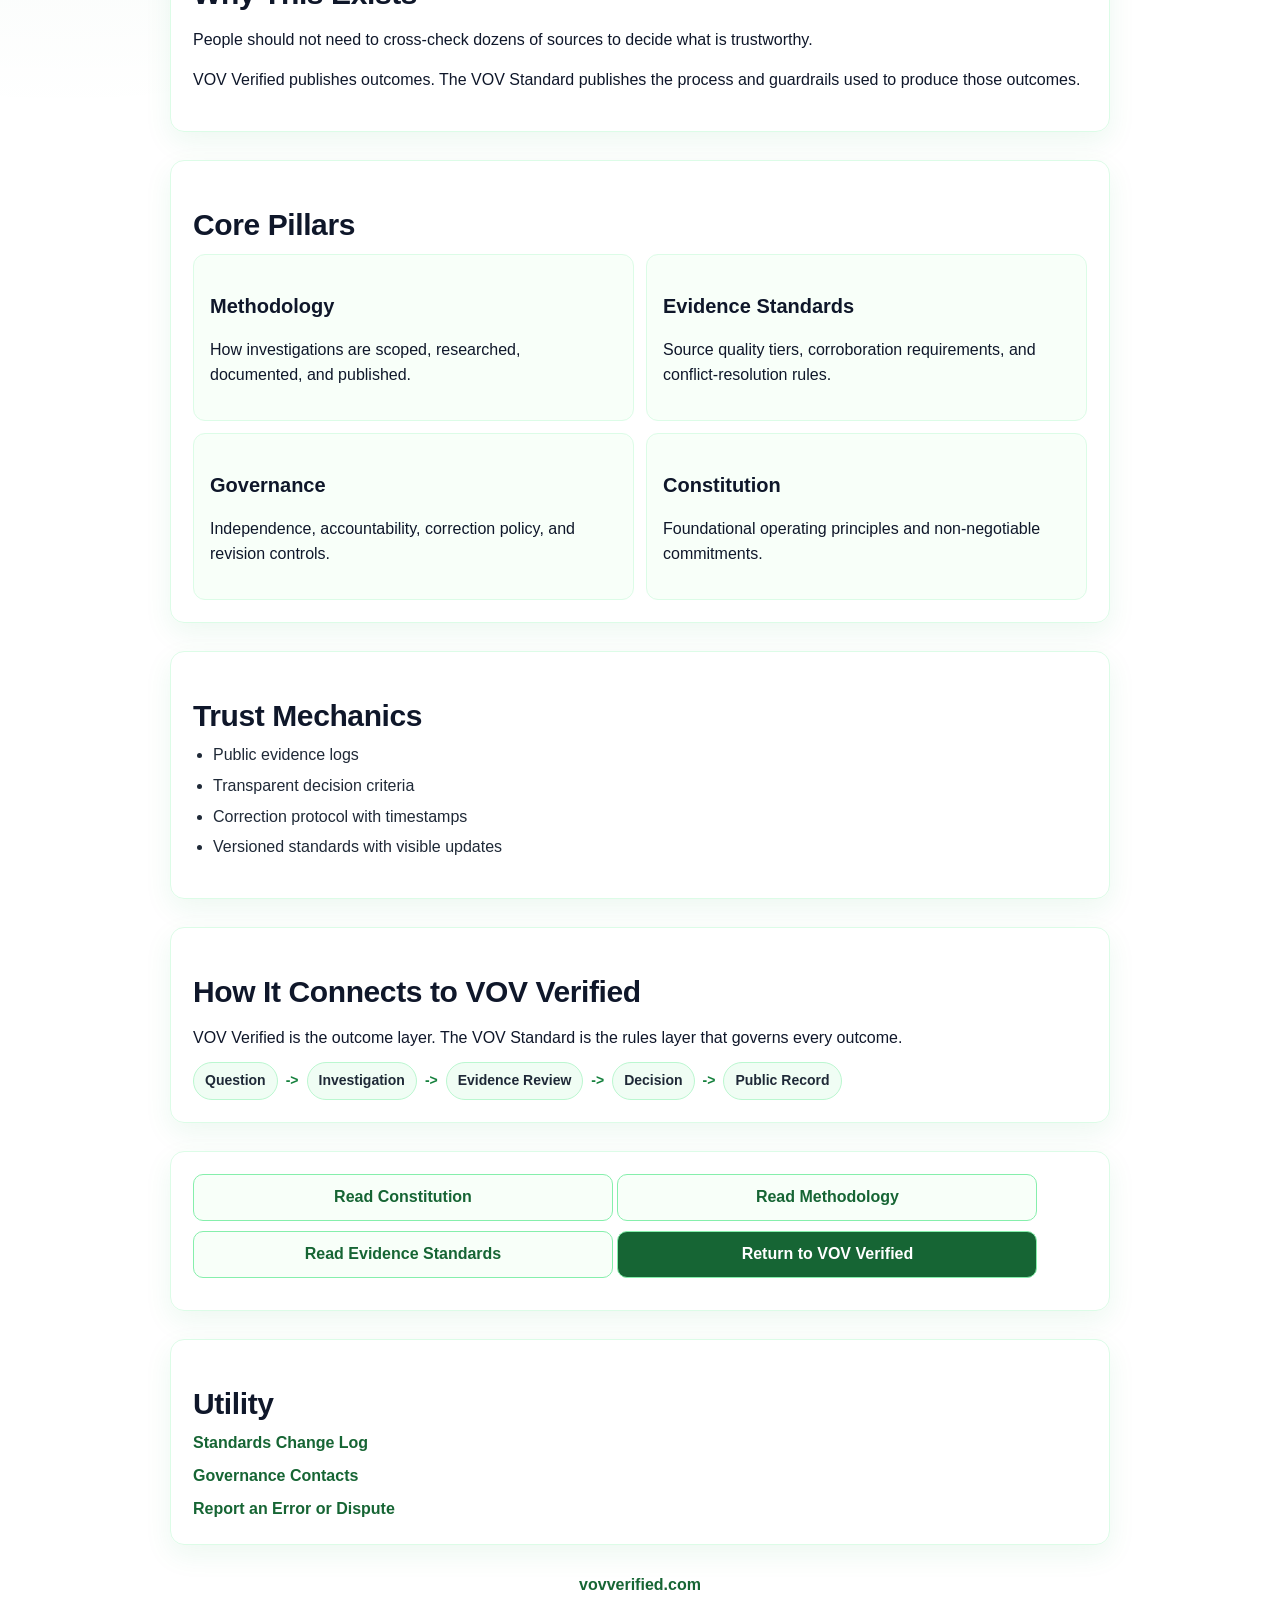
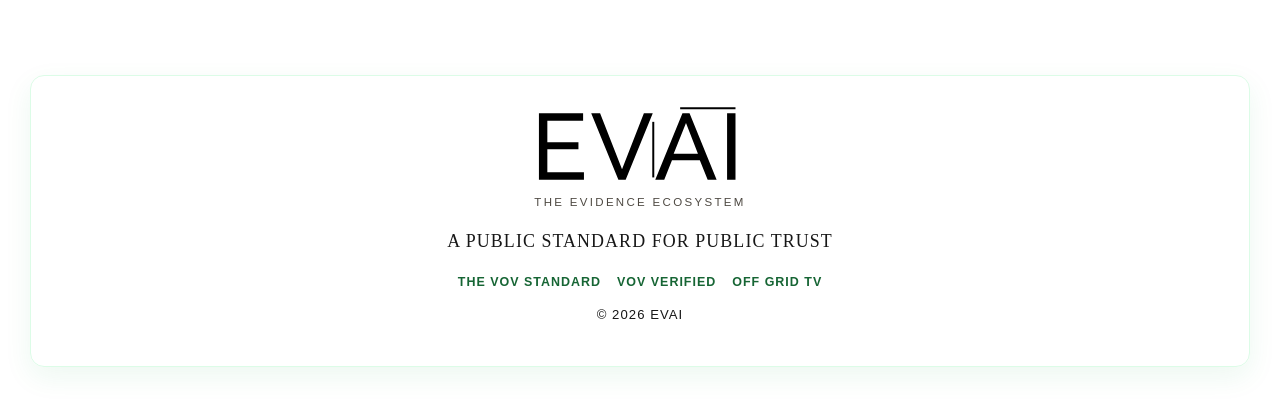
==== commit 49c58a77: "Deploy VOV Standard from 675ca9291c90c87dd1dd827d6e13cd3cc3e73765" ====
--- a/index.html
+++ b/index.html
@@ -6,22 +6,22 @@
     <meta http-equiv="Cache-Control" content="no-cache, no-store, must-revalidate">
     <meta http-equiv="Pragma" content="no-cache">
     <meta http-equiv="Expires" content="0">
-    <title>VOV Standard | Investigation Methodology and Evidence Rules</title>
-    <meta name="description" content="VOV Standard publishes the investigation methodology, evidence standards, and governance rules behind every VOV Verified conclusion.">
+    <title>The VOV Standard | Investigation Methodology and Evidence Rules</title>
+    <meta name="description" content="The VOV Standard publishes the investigation methodology, evidence standards, and governance rules behind every VOV Verified conclusion.">
     <meta name="robots" content="index,follow">
     <link rel="canonical" href="https://vovstandard.com/">
     <meta property="og:locale" content="en_US">
     <meta property="og:type" content="website">
-    <meta property="og:title" content="VOV Standard | Investigation Methodology and Evidence Rules">
+    <meta property="og:title" content="The VOV Standard | Investigation Methodology and Evidence Rules">
     <meta property="og:description" content="Published methodology, evidence requirements, and governance rules for independent investigations.">
     <meta property="og:url" content="https://vovstandard.com/">
-    <meta property="og:site_name" content="VOV Standard">
+    <meta property="og:site_name" content="The VOV Standard">
     <meta property="og:image" content="https://vovstandard.com/assets/VOV%20landing%20page%20image%207-26.png">
     <meta property="og:image:width" content="1151">
     <meta property="og:image:height" content="768">
     <meta property="og:image:alt" content="VOV framework showing investigation status and evidence classification outcomes.">
     <meta name="twitter:card" content="summary_large_image">
-    <meta name="twitter:title" content="VOV Standard | Investigation Methodology and Evidence Rules">
+    <meta name="twitter:title" content="The VOV Standard | Investigation Methodology and Evidence Rules">
     <meta name="twitter:description" content="Published methodology, evidence requirements, and governance rules for independent investigations.">
     <meta name="twitter:image" content="https://vovstandard.com/assets/VOV%20landing%20page%20image%207-26.png">
     <link rel="stylesheet" href="style.css?v=20260709c">
@@ -48,26 +48,26 @@
             "@graph": [
                 {
                     "@type": "Organization",
-                    "name": "VOV Standard",
+                    "name": "The VOV Standard",
                     "url": "https://vovstandard.com/",
-                    "description": "VOV Standard publishes investigation methodology, evidence standards, and governance rules behind VOV Verified.",
+                    "description": "The VOV Standard publishes investigation methodology, evidence standards, and governance rules behind VOV Verified.",
                     "sameAs": [
                         "https://vovverified.com/"
                     ]
                 },
                 {
                     "@type": "WebSite",
-                    "name": "VOV Standard",
+                    "name": "The VOV Standard",
                     "url": "https://vovstandard.com/",
-                    "description": "VOV Standard defines product testing methodology, evidence standards, and governance frameworks behind VOV Verified investigations."
+                    "description": "The VOV Standard defines product testing methodology, evidence standards, and governance frameworks behind VOV Verified investigations."
                 },
                 {
                     "@type": "WebPage",
-                    "name": "VOV Standard Homepage",
+                    "name": "The VOV Standard Homepage",
                     "url": "https://vovstandard.com/",
                     "isPartOf": {
                         "@type": "WebSite",
-                        "name": "VOV Standard",
+                        "name": "The VOV Standard",
                         "url": "https://vovstandard.com/"
                     },
                     "about": [
@@ -90,21 +90,21 @@
     <div class="page-shell">
         <header class="ecosystem-top" aria-label="EVAI ecosystem masthead">
             <div class="ecosystem-top-bar">
-                <a class="ecosystem-chip ecosystem-chip-active" href="https://vovstandard.com/">VOV STANDARD</a>
+                <a class="ecosystem-chip ecosystem-chip-active" href="https://vovstandard.com/">THE VOV STANDARD</a>
                 <a class="ecosystem-chip" href="https://vovverified.com/">VOV VERIFIED</a>
                 <a class="ecosystem-chip" href="https://offgridtv.com/">OFF GRID TV</a>
             </div>
-            <img class="bookend-logo" src="../../assets/EVAI%20Logo.svg" alt="EVAI logo" width="220" height="82" decoding="async">
+            <img class="bookend-logo" src="assets/EVAI%20Logo.svg" alt="EVAI logo" width="220" height="82" decoding="async" onerror="if (this.dataset.fallbackApplied) return; this.dataset.fallbackApplied='1'; this.src='../../assets/EVAI%20Logo.svg';">
             <p class="ecosystem-overline">THE EVIDENCE ECOSYSTEM</p>
             <p class="ecosystem-title">QUESTIONS • EVIDENCE • CONCLUSIONS</p>
             <p class="ecosystem-subtitle">METHODS • GOVERNANCE • <span>PUBLIC RECORD</span></p>
         </header>
 
-        <main class="landing" aria-label="VOV Standard landing page">
+        <main class="landing" aria-label="The VOV Standard landing page">
         <section class="hero">
-            <p class="kicker">VOV STANDARD</p>
+            <p class="kicker">THE VOV STANDARD</p>
             <h1>THE RULES BEHIND THE RESULTS.</h1>
-            <p class="tagline">VOV Standard defines the methodology, evidence requirements, and governance framework behind every VOV Verified investigation.</p>
+            <p class="tagline">The VOV Standard defines the methodology, evidence requirements, and governance framework behind every VOV Verified investigation.</p>
         </section>
 
         <section class="overview-image" aria-labelledby="overview-title">
@@ -112,24 +112,25 @@
             <p>This visual summarizes how investigations move from submitted questions to published classifications under a documented standard.</p>
             <figure class="standard-figure">
                 <img
-                    src="../../assets/VOV%20landing%20page%20image%207-26.png"
+                    src="assets/VOV%20landing%20page%20image%207-26.png"
                     alt="VOV framework showing investigation status from question to published, and evidence classifications of verified, inconclusive, and refuted."
                     width="1151"
                     height="768"
                     loading="eager"
                     decoding="async"
+                    onerror="if (this.dataset.fallbackApplied) return; this.dataset.fallbackApplied='1'; this.src='../../assets/VOV%20landing%20page%20image%207-26.png';"
                 >
                 <figcaption>Process and classification model used by VOV Verified investigations.</figcaption>
             </figure>
         </section>
 
-        <section class="why" aria-label="Why VOV Standard exists">
+        <section class="why" aria-label="Why The VOV Standard exists">
             <h2>Why This Exists</h2>
             <p>People should not need to cross-check dozens of sources to decide what is trustworthy.</p>
-            <p>VOV Verified publishes outcomes. VOV Standard publishes the process and guardrails used to produce those outcomes.</p>
-        </section>
-
-        <section class="pillars" aria-label="VOV Standard pillars">
+            <p>VOV Verified publishes outcomes. The VOV Standard publishes the process and guardrails used to produce those outcomes.</p>
+        </section>
+
+        <section class="pillars" aria-label="The VOV Standard pillars">
             <h2>Core Pillars</h2>
             <div class="pillar-grid">
                 <article class="pillar-card">
@@ -161,9 +162,9 @@
             </ul>
         </section>
 
-        <section class="relationship" aria-label="Relationship between VOV Standard and VOV Verified">
+        <section class="relationship" aria-label="Relationship between The VOV Standard and VOV Verified">
             <h2>How It Connects to VOV Verified</h2>
-            <p class="relationship-copy">VOV Verified is the outcome layer. VOV Standard is the rules layer that governs every outcome.</p>
+            <p class="relationship-copy">VOV Verified is the outcome layer. The VOV Standard is the rules layer that governs every outcome.</p>
             <div class="flow" role="img" aria-label="Claim to public record process flow">
                 <span>Question</span>
                 <span class="arrow" aria-hidden="true">-&gt;</span>
@@ -199,11 +200,11 @@
         </main>
 
         <footer class="ecosystem-footer-new" aria-label="EVAI ecosystem closing signature">
-            <img class="bookend-logo" src="../../assets/EVAI%20Logo.svg" alt="EVAI logo" width="220" height="82" decoding="async">
+            <img class="bookend-logo" src="assets/EVAI%20Logo.svg" alt="EVAI logo" width="220" height="82" decoding="async" onerror="if (this.dataset.fallbackApplied) return; this.dataset.fallbackApplied='1'; this.src='../../assets/EVAI%20Logo.svg';">
             <p class="ecosystem-overline">THE EVIDENCE ECOSYSTEM</p>
             <p class="ecosystem-title">A PUBLIC STANDARD FOR PUBLIC TRUST</p>
             <div class="ecosystem-link-row">
-                <a href="https://vovstandard.com/">VOV STANDARD</a>
+                <a href="https://vovstandard.com/">THE VOV STANDARD</a>
                 <a href="https://vovverified.com/">VOV VERIFIED</a>
                 <a href="https://offgridtv.com/">OFF GRID TV</a>
             </div>
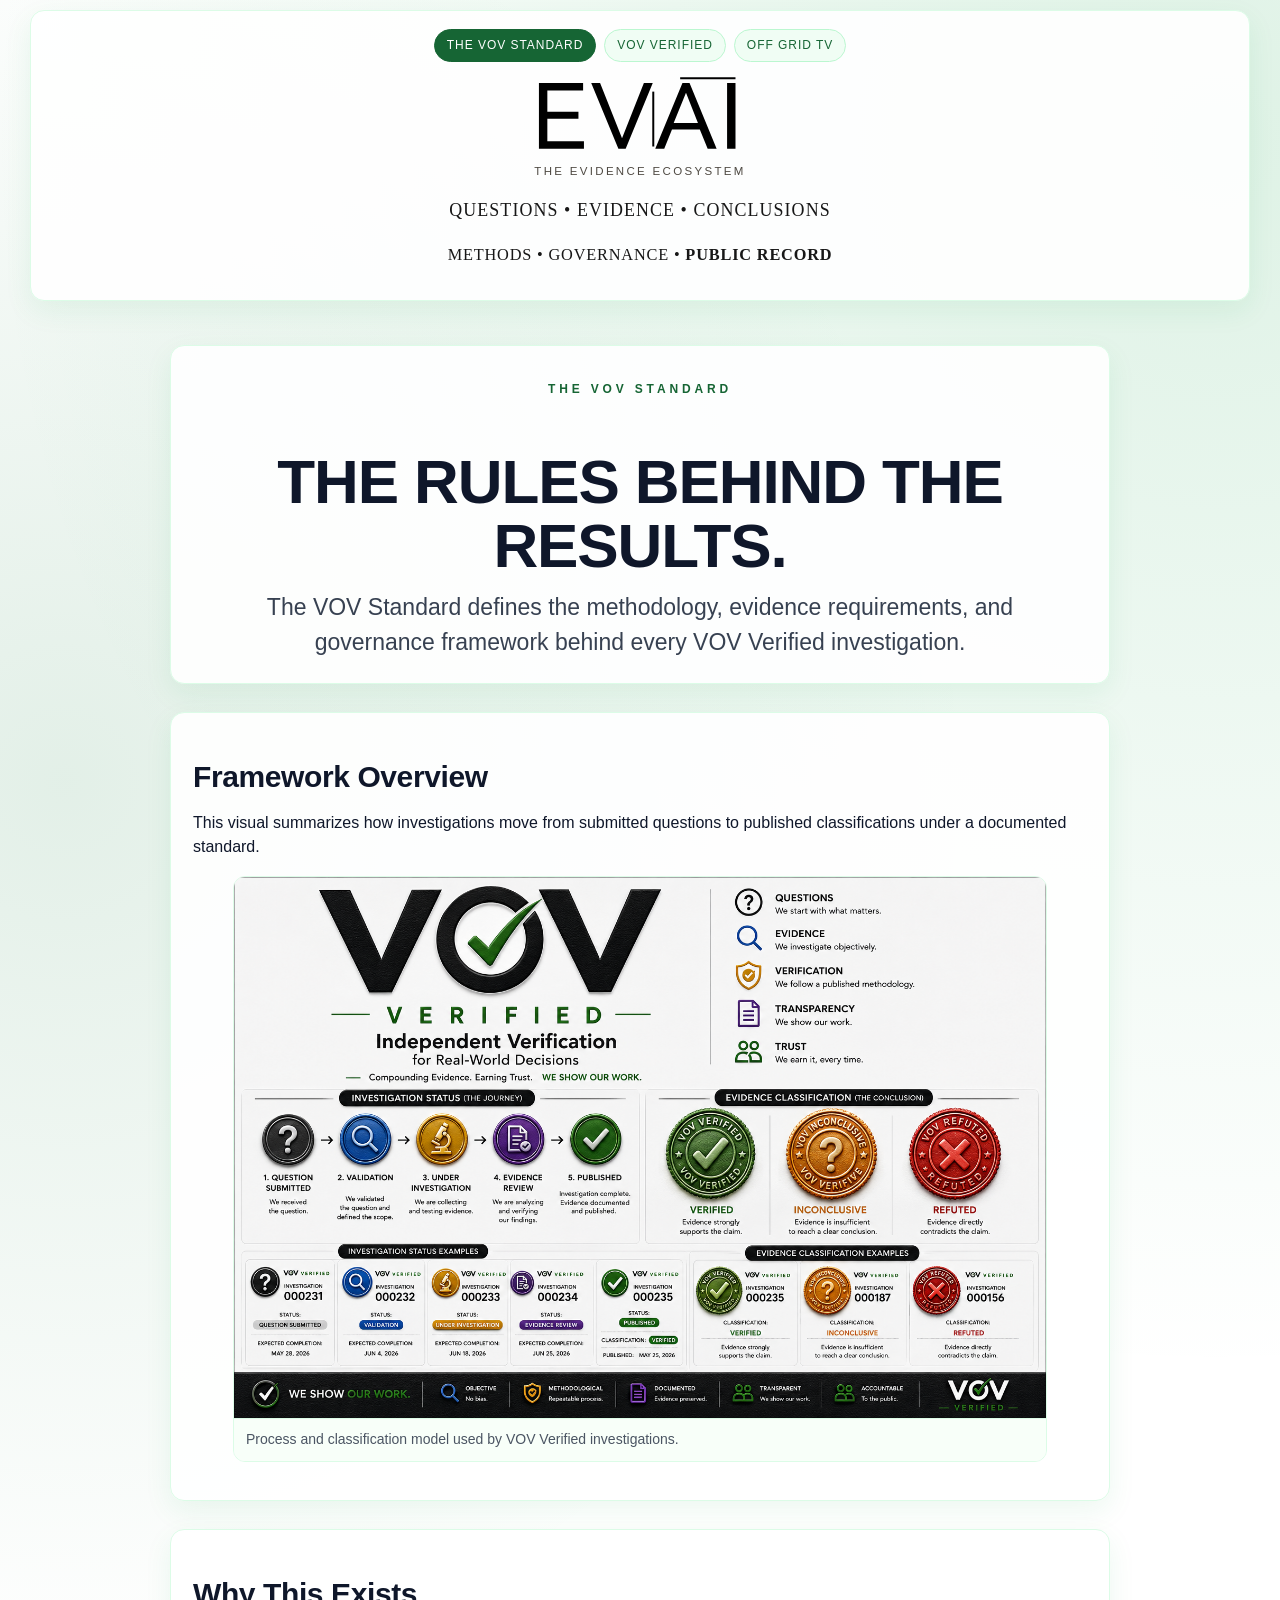
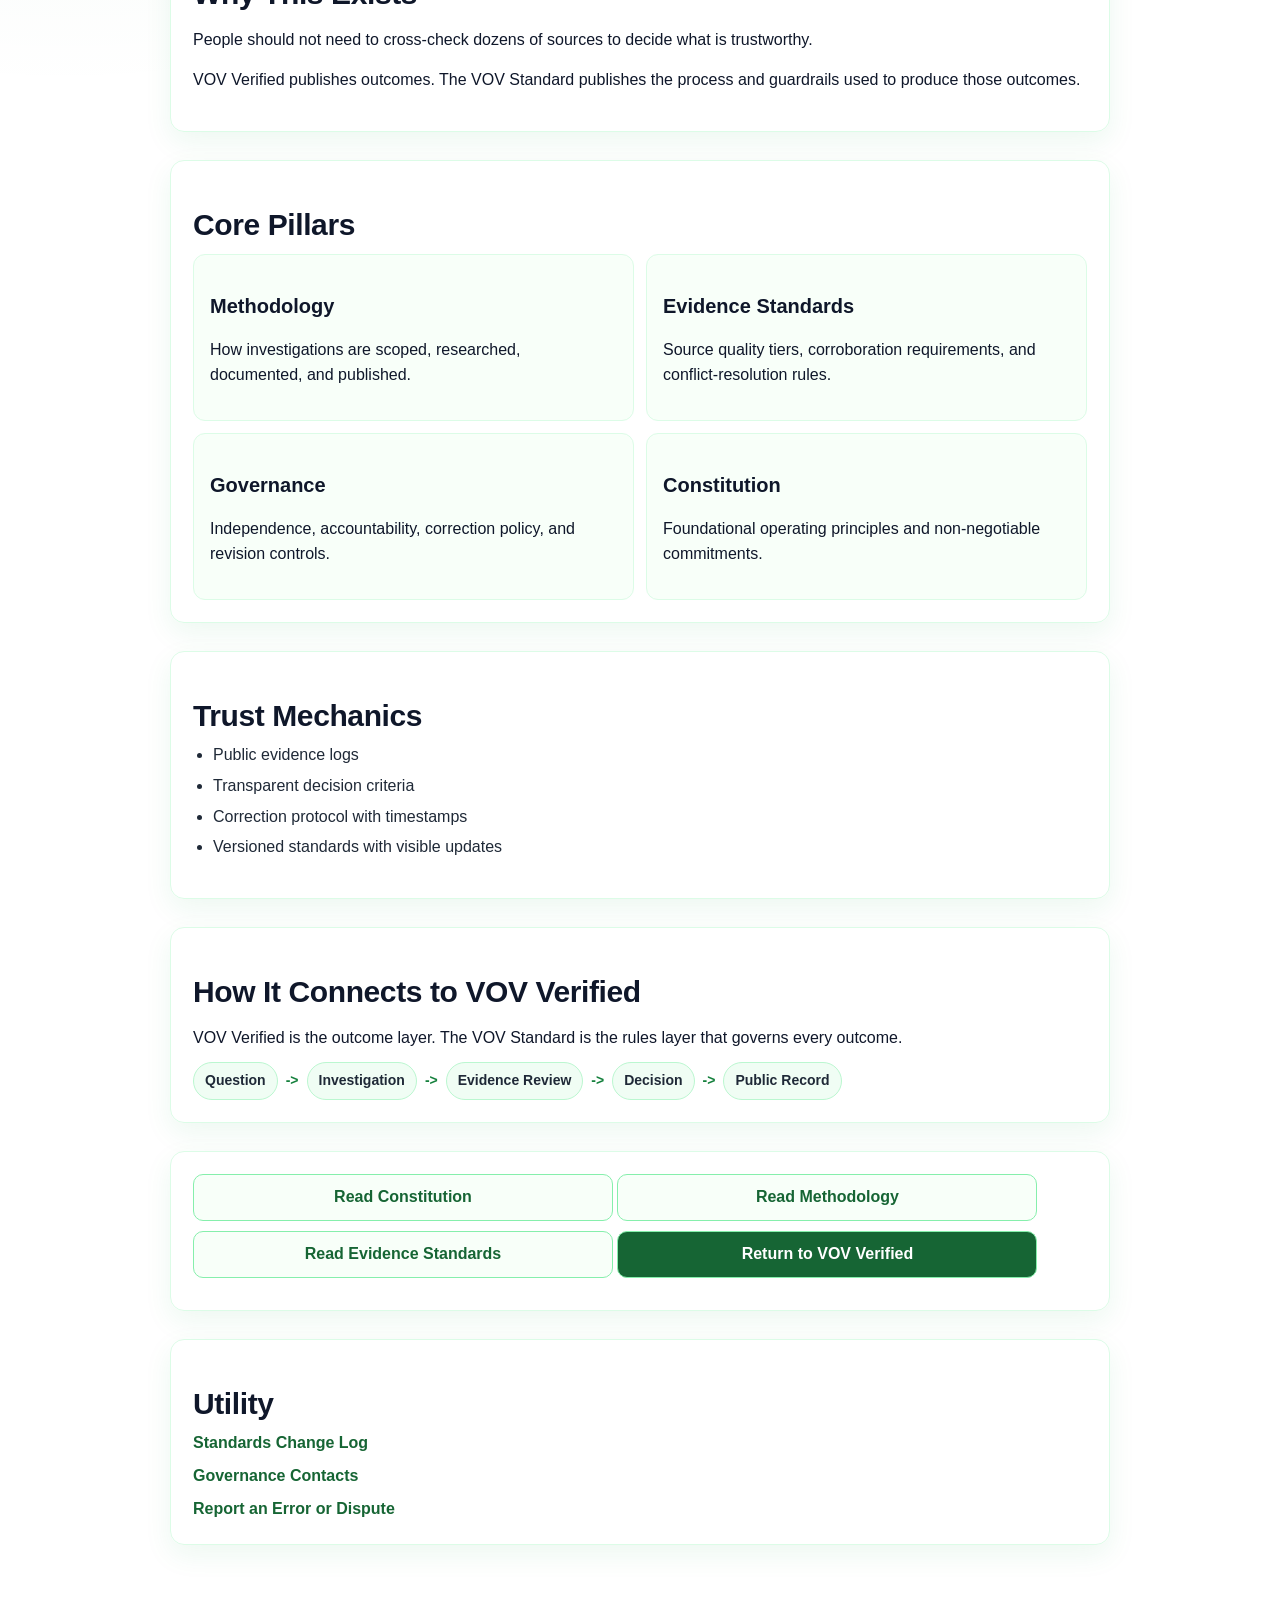
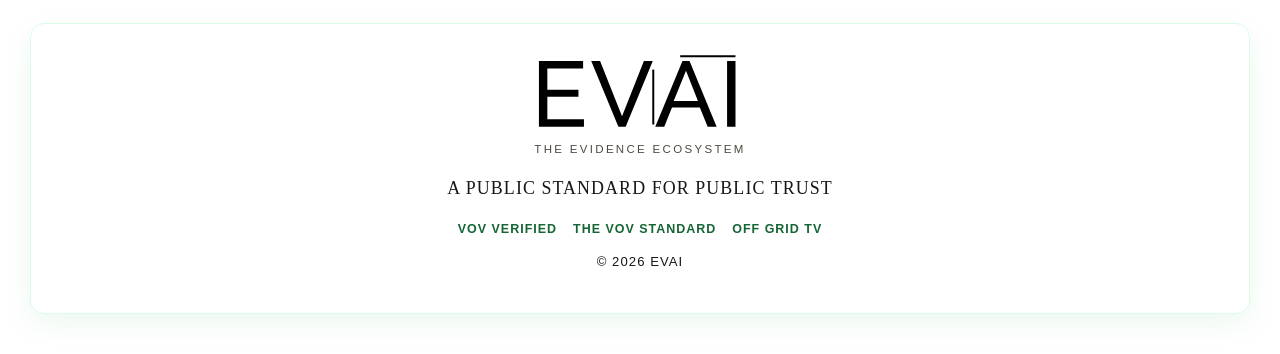
==== commit 6f8e3541: "Deploy VOV Standard from 306b59ad99e6cd2a40918ea647f105e7bc08c398" ====
--- a/index.html
+++ b/index.html
@@ -194,9 +194,6 @@
             </div>
         </section>
 
-            <div class="site-linkback">
-                <a href="https://vovverified.com/">vovverified.com</a>
-            </div>
         </main>
 
         <footer class="ecosystem-footer-new" aria-label="EVAI ecosystem closing signature">
@@ -204,8 +201,8 @@
             <p class="ecosystem-overline">THE EVIDENCE ECOSYSTEM</p>
             <p class="ecosystem-title">A PUBLIC STANDARD FOR PUBLIC TRUST</p>
             <div class="ecosystem-link-row">
+                <a href="https://vovverified.com/">VOV VERIFIED</a>
                 <a href="https://vovstandard.com/">THE VOV STANDARD</a>
-                <a href="https://vovverified.com/">VOV VERIFIED</a>
                 <a href="https://offgridtv.com/">OFF GRID TV</a>
             </div>
             <p class="footer-copyright">© 2026 EVAI</p>
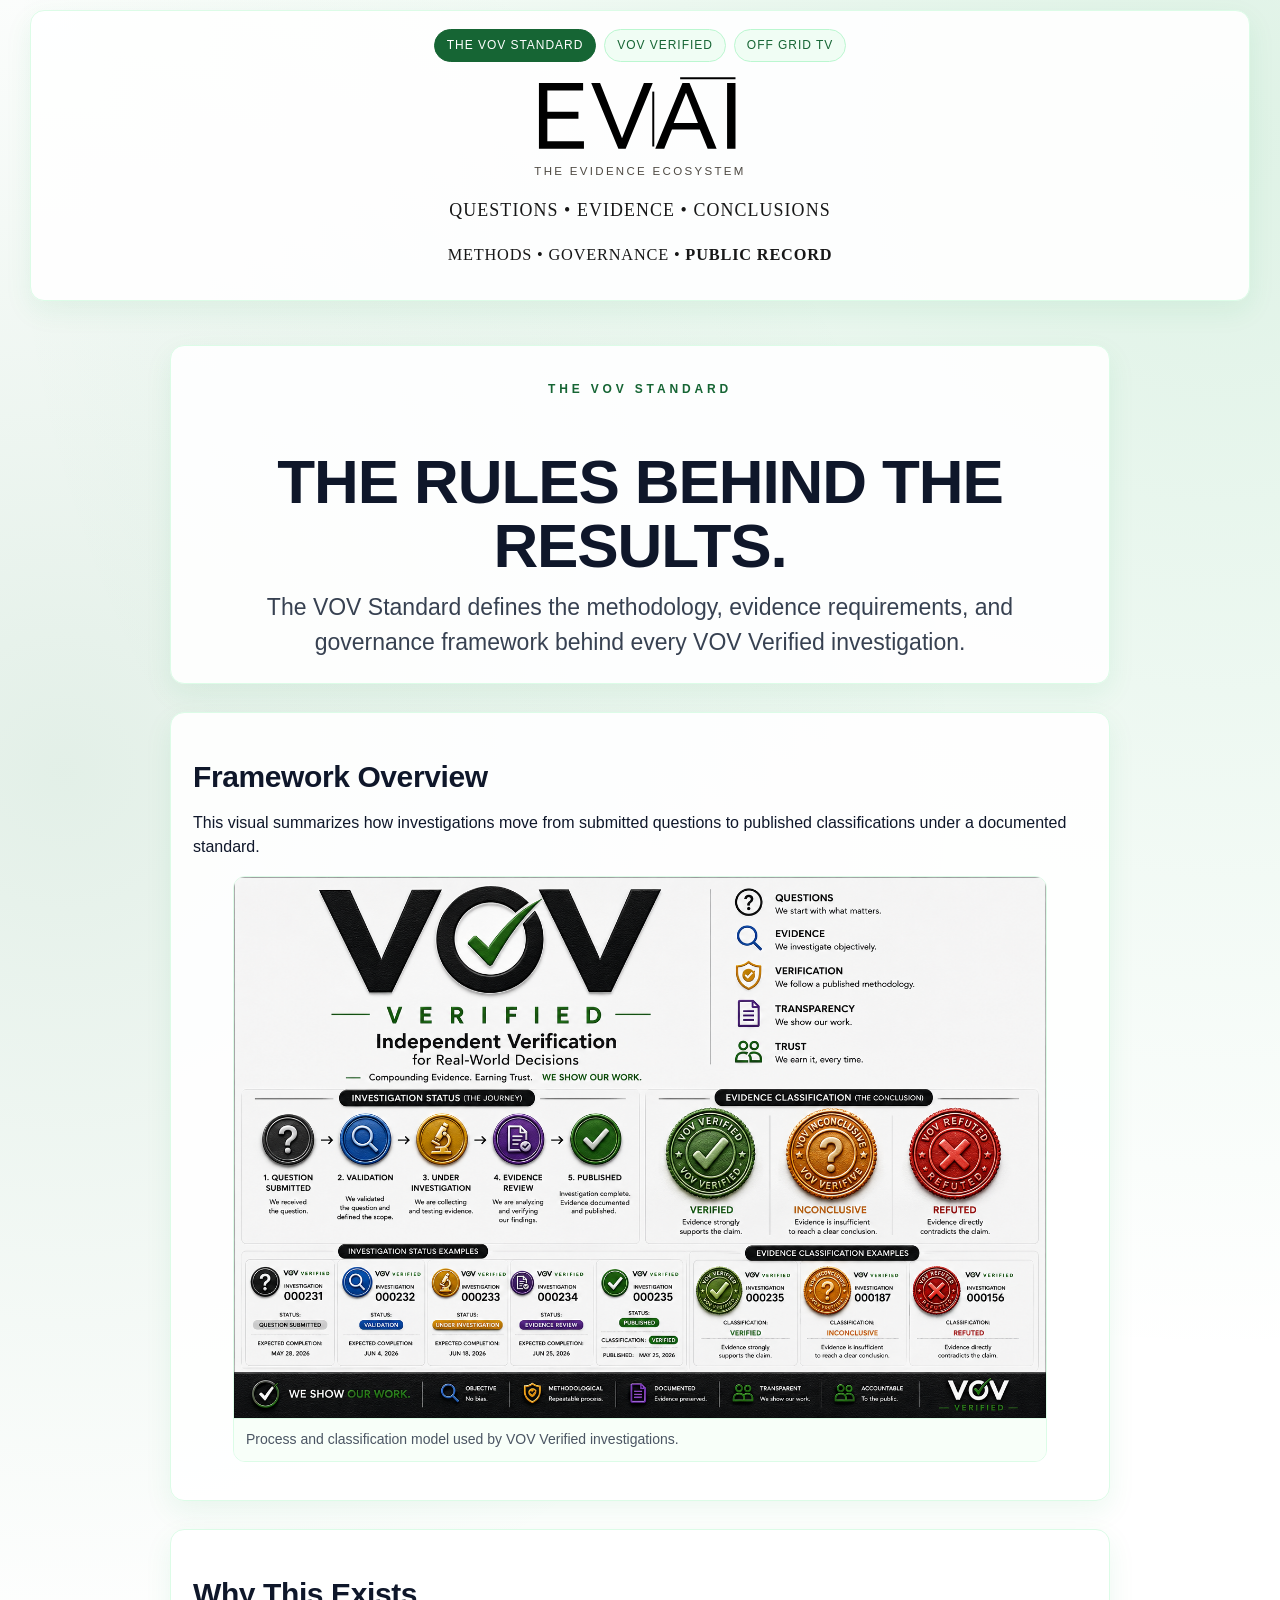
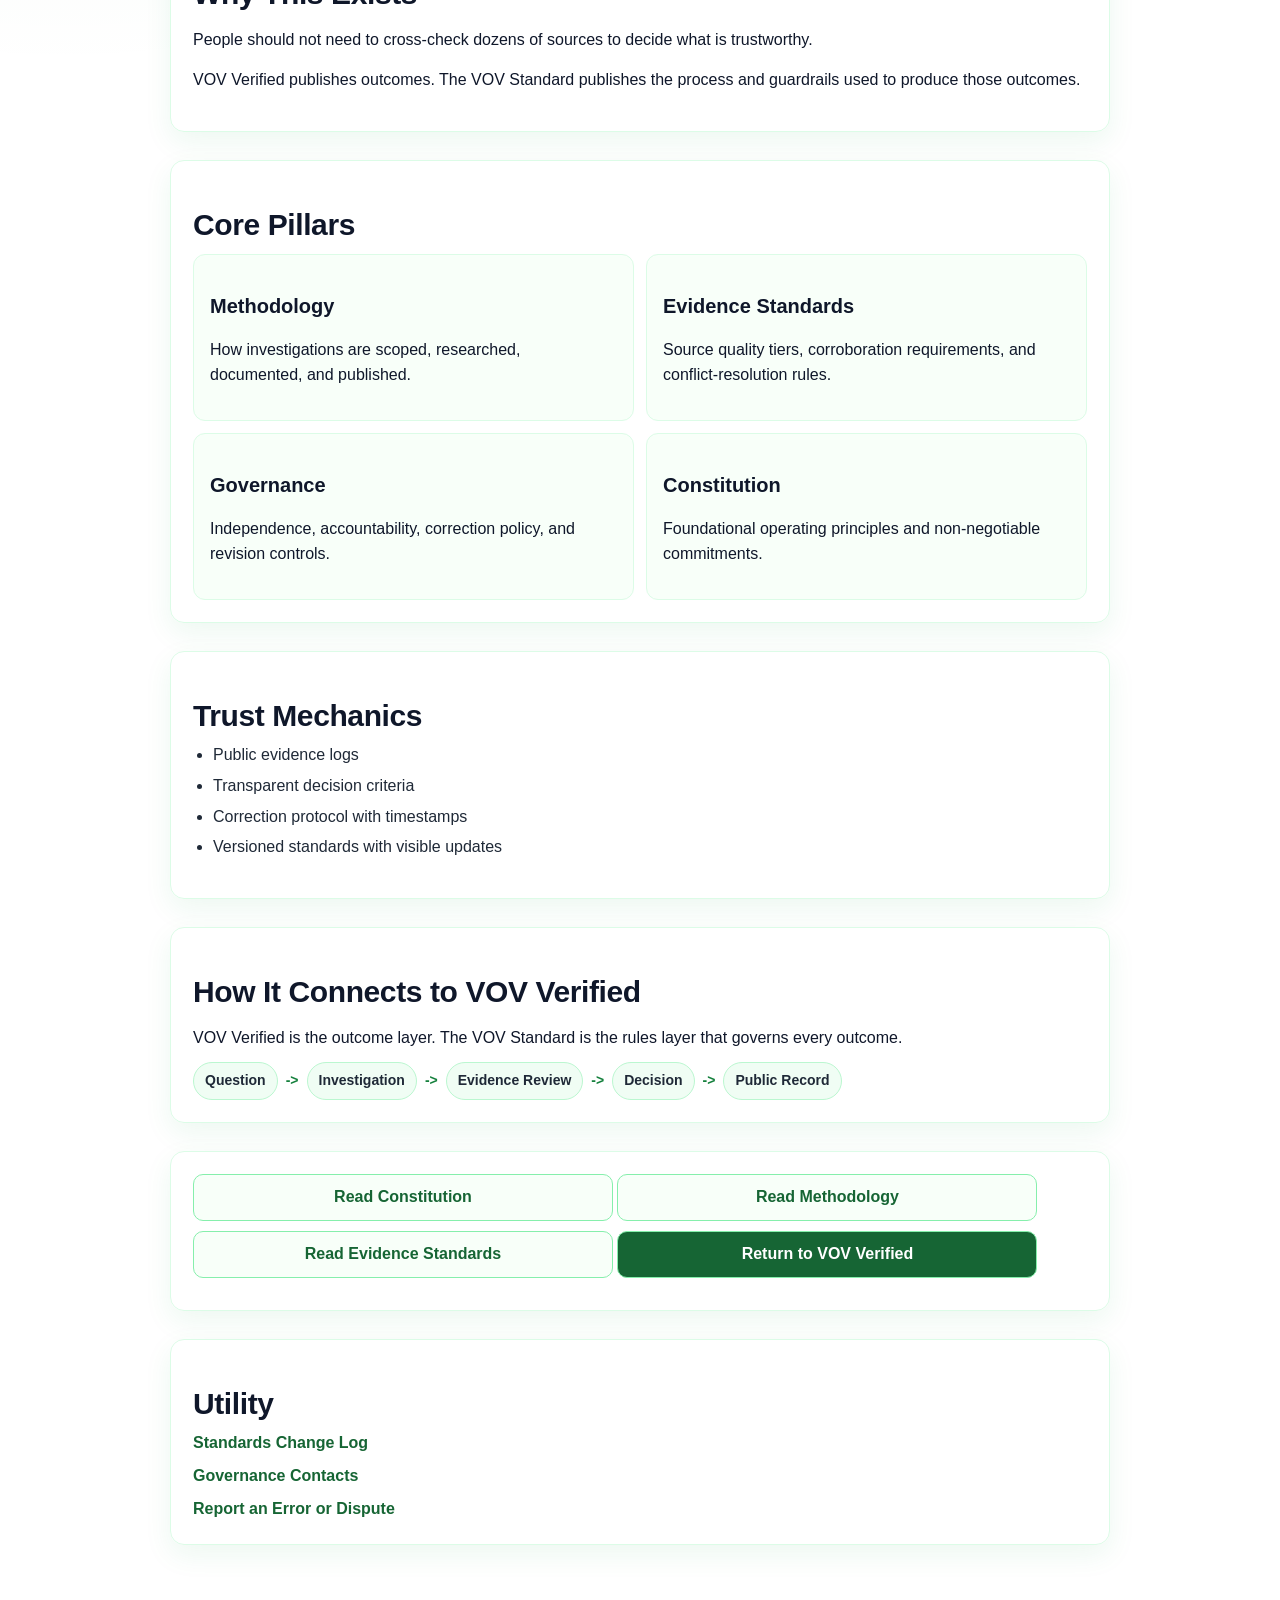
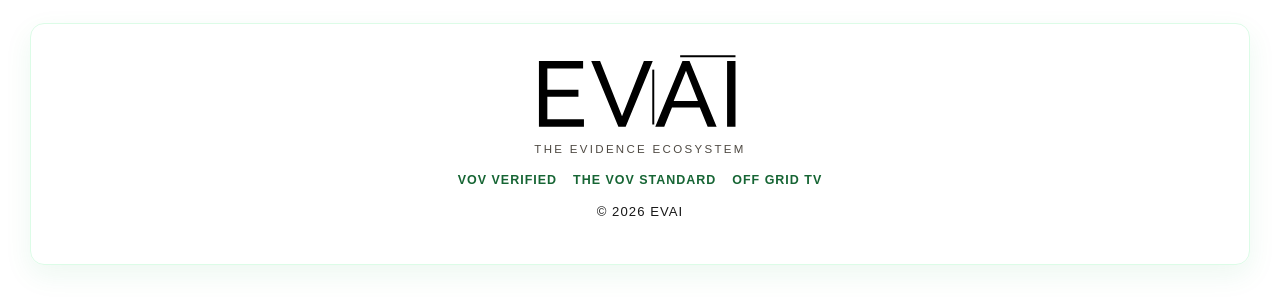
==== commit 0c41a18a: "Deploy VOV Standard from 5862f074fc0a53cd521fb8c2ed8450b198652e93" ====
--- a/index.html
+++ b/index.html
@@ -199,7 +199,6 @@
         <footer class="ecosystem-footer-new" aria-label="EVAI ecosystem closing signature">
             <img class="bookend-logo" src="assets/EVAI%20Logo.svg" alt="EVAI logo" width="220" height="82" decoding="async" onerror="if (this.dataset.fallbackApplied) return; this.dataset.fallbackApplied='1'; this.src='../../assets/EVAI%20Logo.svg';">
             <p class="ecosystem-overline">THE EVIDENCE ECOSYSTEM</p>
-            <p class="ecosystem-title">A PUBLIC STANDARD FOR PUBLIC TRUST</p>
             <div class="ecosystem-link-row">
                 <a href="https://vovverified.com/">VOV VERIFIED</a>
                 <a href="https://vovstandard.com/">THE VOV STANDARD</a>
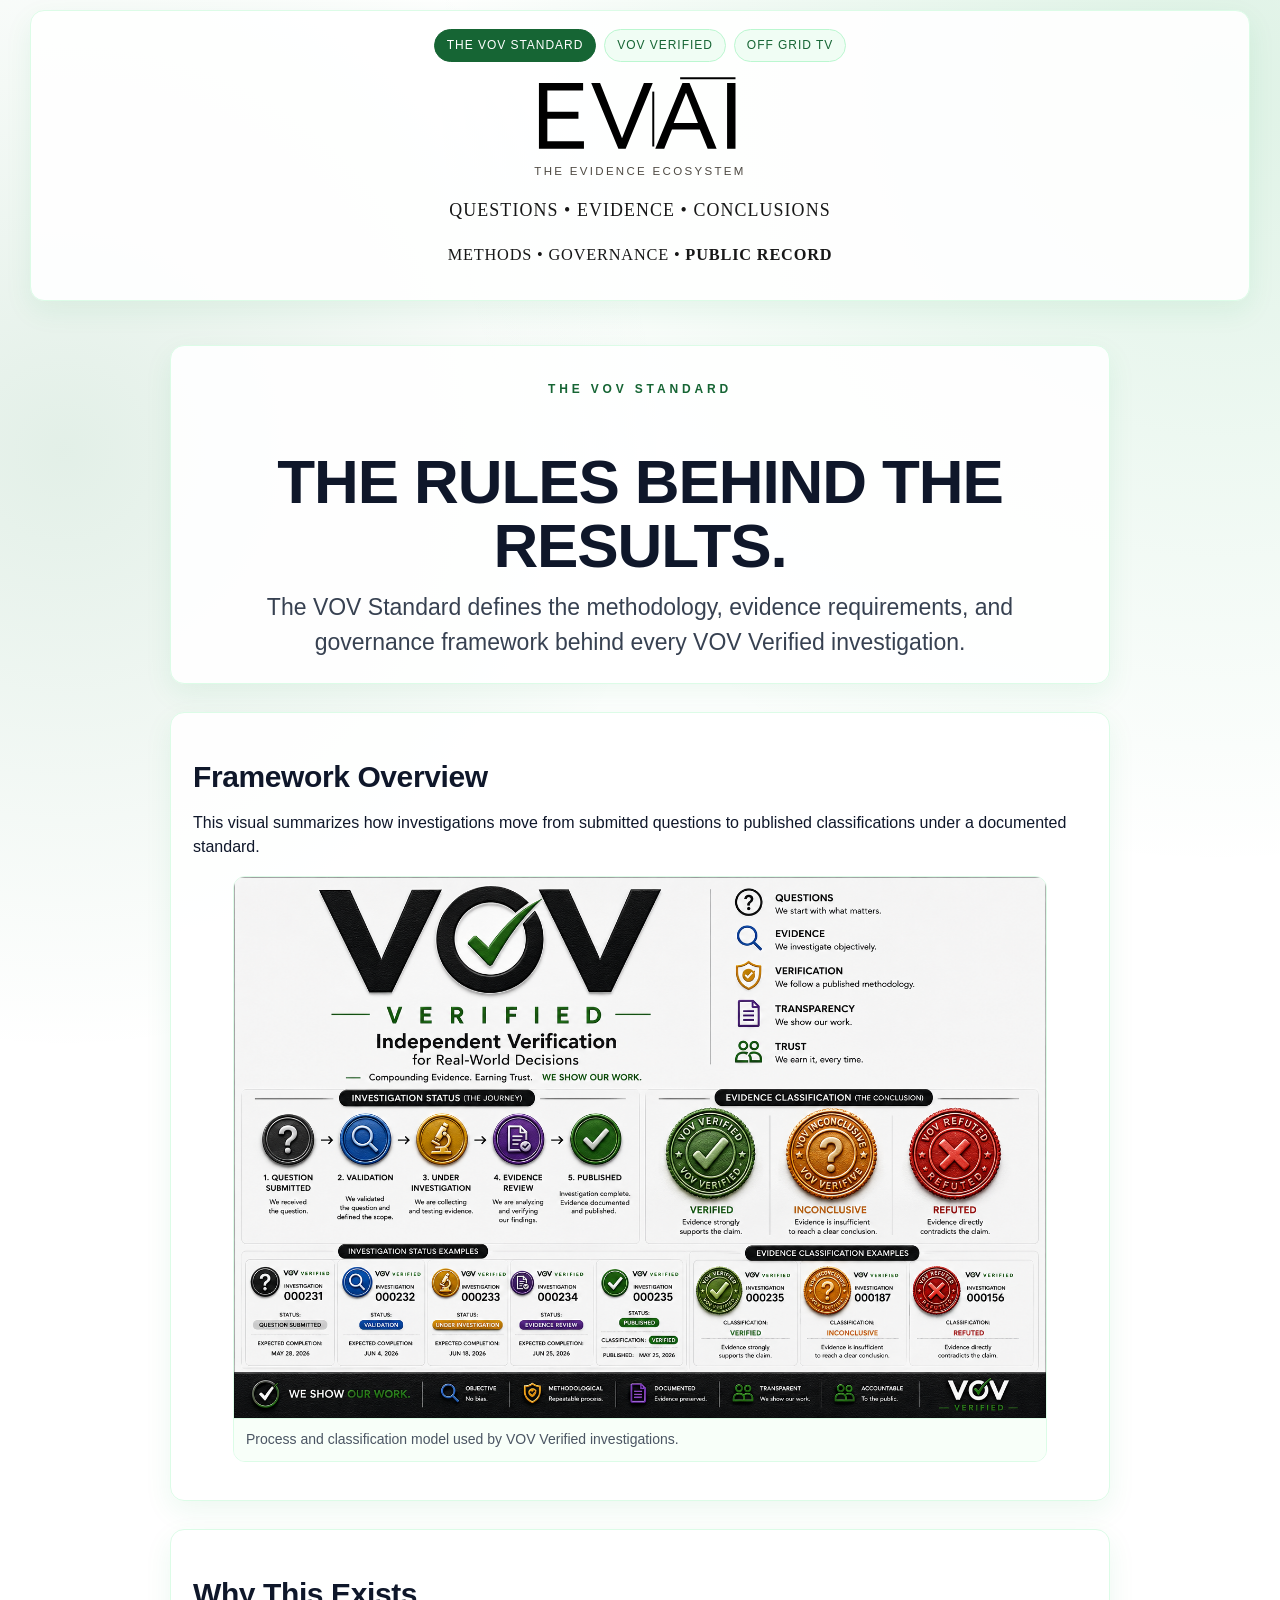
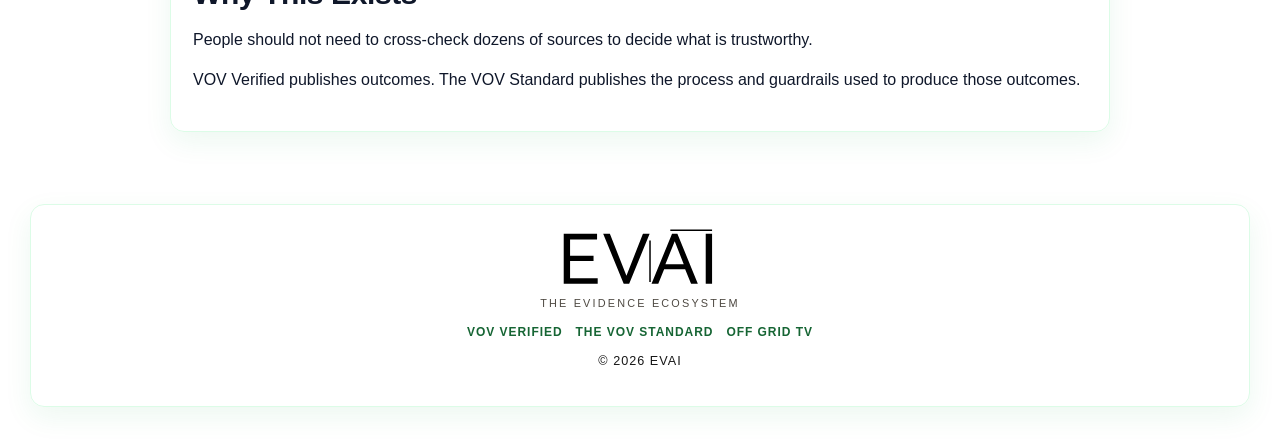
==== commit 8296d03d: "Deploy VOV Standard from 04a7367327efd3b380a149f2f7ddd8b0ef482995" ====
--- a/index.html
+++ b/index.html
@@ -130,7 +130,7 @@
             <p>VOV Verified publishes outcomes. The VOV Standard publishes the process and guardrails used to produce those outcomes.</p>
         </section>
 
-        <section class="pillars" aria-label="The VOV Standard pillars">
+        <section class="pillars" aria-label="The VOV Standard pillars" hidden>
             <h2>Core Pillars</h2>
             <div class="pillar-grid">
                 <article class="pillar-card">
@@ -152,7 +152,7 @@
             </div>
         </section>
 
-        <section class="trust" aria-label="Trust mechanics">
+        <section class="trust" aria-label="Trust mechanics" hidden>
             <h2>Trust Mechanics</h2>
             <ul>
                 <li>Public evidence logs</li>
@@ -162,7 +162,7 @@
             </ul>
         </section>
 
-        <section class="relationship" aria-label="Relationship between The VOV Standard and VOV Verified">
+        <section class="relationship" aria-label="Relationship between The VOV Standard and VOV Verified" hidden>
             <h2>How It Connects to VOV Verified</h2>
             <p class="relationship-copy">VOV Verified is the outcome layer. The VOV Standard is the rules layer that governs every outcome.</p>
             <div class="flow" role="img" aria-label="Claim to public record process flow">
@@ -178,14 +178,14 @@
             </div>
         </section>
 
-        <section class="actions" aria-label="Primary actions">
+        <section class="actions" aria-label="Primary actions" hidden>
             <a class="btn btn-secondary" href="/constitution/README.md">Read Constitution</a>
             <a class="btn btn-secondary" href="/constitution/README.md">Read Methodology</a>
             <a class="btn btn-secondary" href="/investigations/README.md">Read Evidence Standards</a>
             <a class="btn btn-primary" href="https://vovverified.com/">Return to VOV Verified</a>
         </section>
 
-        <section class="utility" aria-label="Utility links">
+        <section class="utility" aria-label="Utility links" hidden>
             <h2>Utility</h2>
             <div class="utility-links">
                 <a href="/ROADMAP.md">Standards Change Log</a>
--- a/style.css
+++ b/style.css
@@ -117,8 +117,8 @@
 }
 
 .ecosystem-footer-new {
-    margin-top: 22px;
-    padding: 28px;
+    margin-top: 16px;
+    padding: 22px;
     text-align: center;
     background: rgba(255, 255, 255, 0.92);
     border: 1px solid #dcfce7;
@@ -126,12 +126,22 @@
     box-shadow: 0 10px 28px rgba(22, 163, 74, 0.08);
 }
 
+.ecosystem-footer-new .bookend-logo {
+    width: clamp(116px, 12.5vw, 170px);
+    margin-bottom: 8px;
+}
+
+.ecosystem-footer-new .ecosystem-overline {
+    margin-top: 4px;
+    font-size: 0.68rem;
+}
+
 .ecosystem-link-row {
-    margin-top: 12px;
+    margin-top: 10px;
     display: flex;
     justify-content: center;
     flex-wrap: wrap;
-    gap: 10px 16px;
+    gap: 9px 13px;
 }
 
 .ecosystem-link-row a {
@@ -139,7 +149,7 @@
     color: #166534;
     font-weight: 700;
     letter-spacing: 0.08em;
-    font-size: 0.78rem;
+    font-size: 0.75rem;
     text-transform: uppercase;
 }
 
@@ -148,8 +158,8 @@
 }
 
 .footer-copyright {
-    margin-top: 12px;
-    font-size: 0.82rem;
+    margin-top: 10px;
+    font-size: 0.79rem;
     letter-spacing: 0.08em;
     text-transform: uppercase;
     color: #171717;
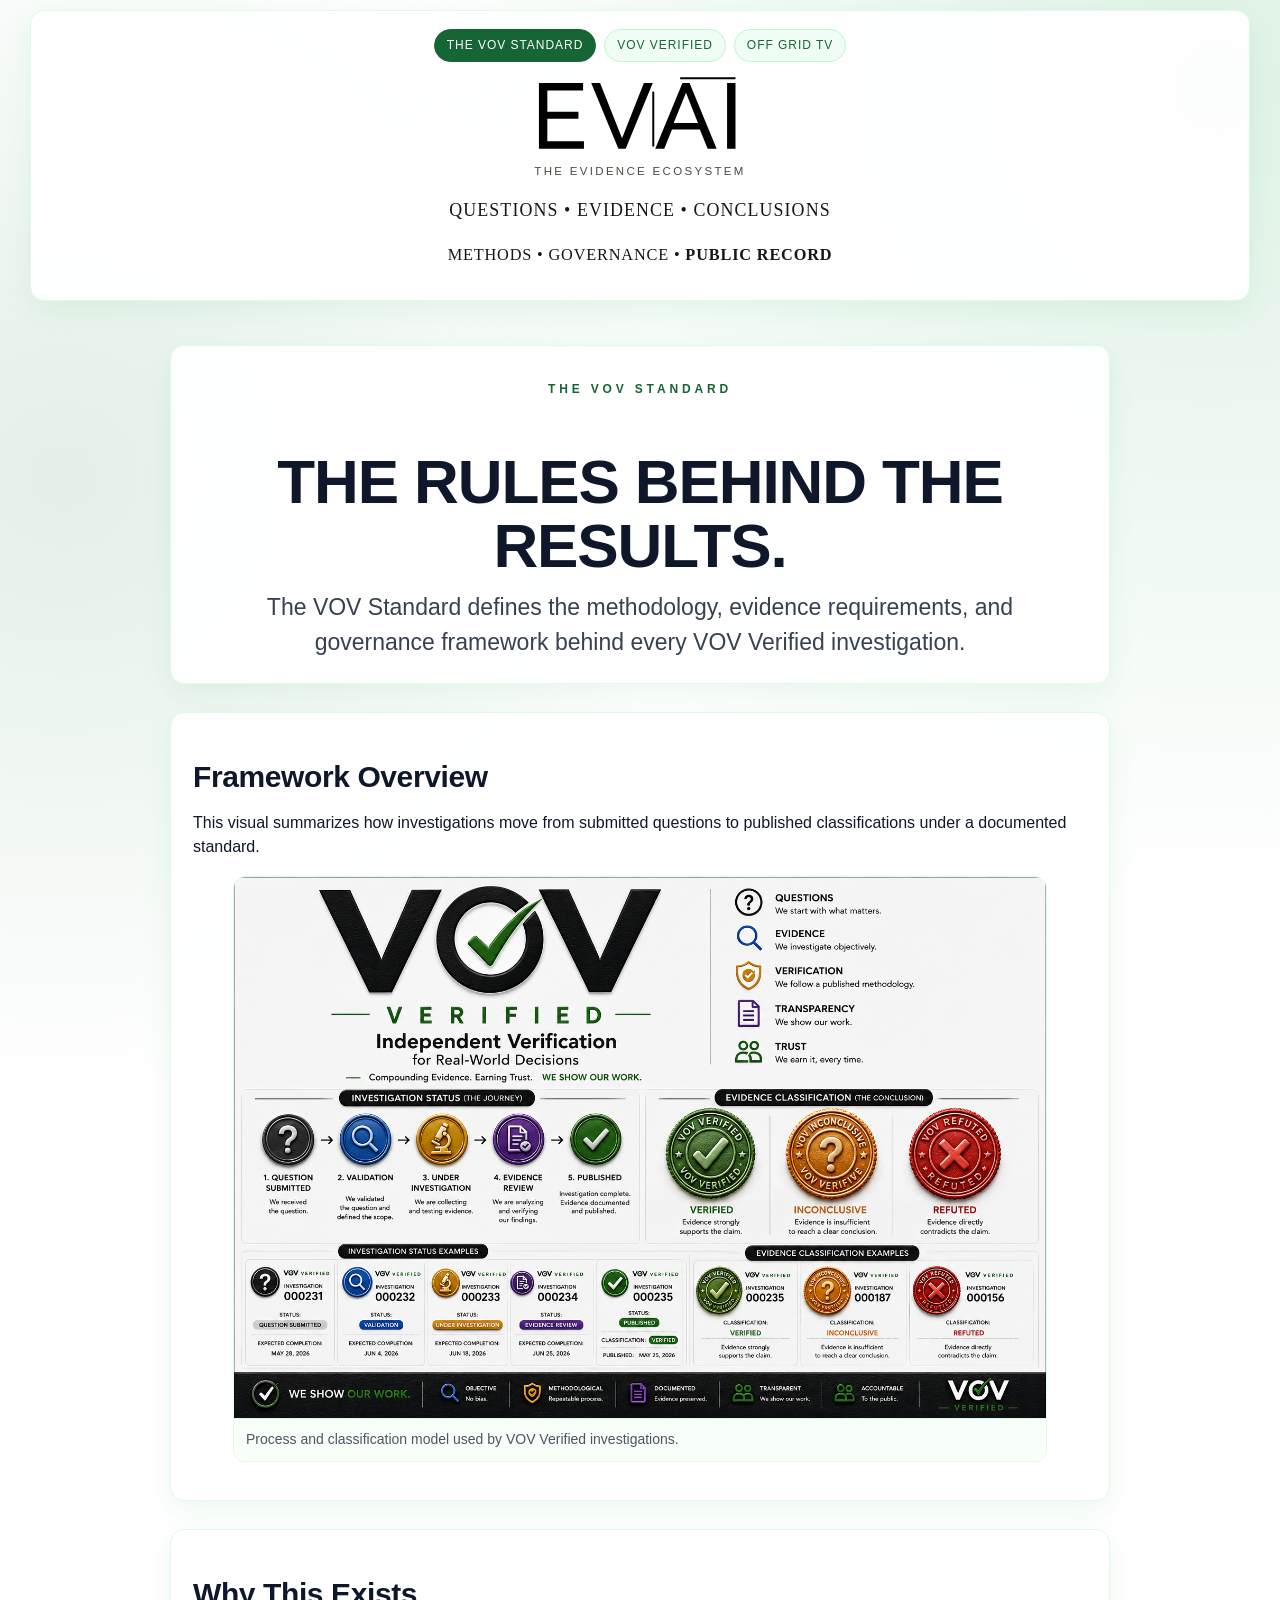
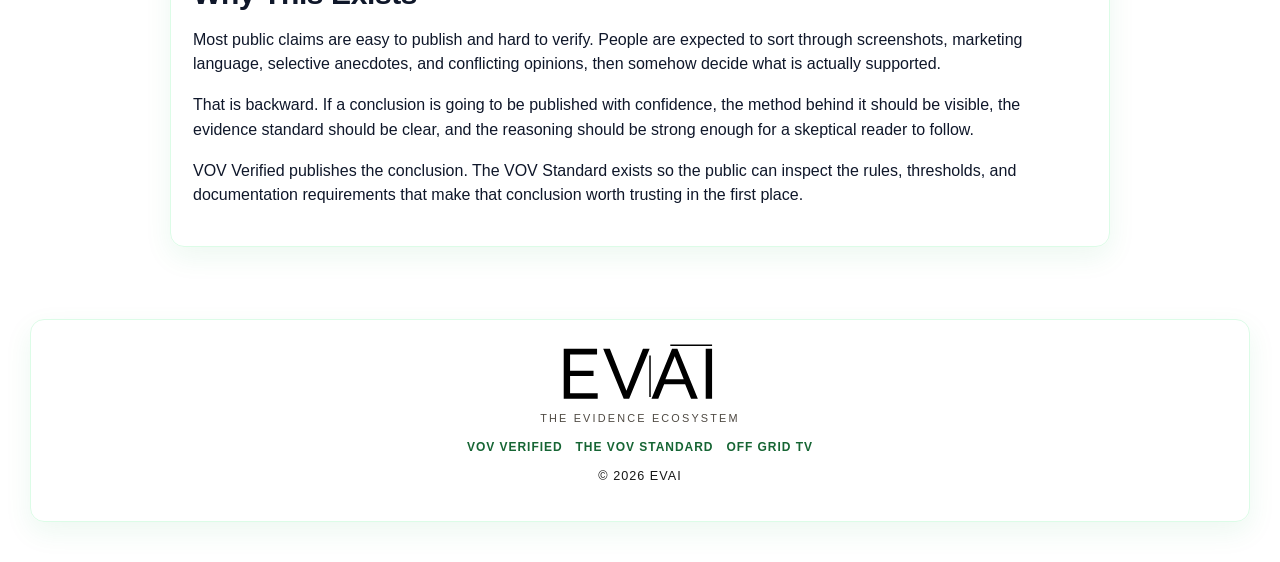
==== commit abbfca0c: "Deploy VOV Standard from 5e09f73bc0f0e934656954f4c3a3ff598da1a7ca" ====
--- a/index.html
+++ b/index.html
@@ -126,8 +126,9 @@
 
         <section class="why" aria-label="Why The VOV Standard exists">
             <h2>Why This Exists</h2>
-            <p>People should not need to cross-check dozens of sources to decide what is trustworthy.</p>
-            <p>VOV Verified publishes outcomes. The VOV Standard publishes the process and guardrails used to produce those outcomes.</p>
+            <p>Most public claims are easy to publish and hard to verify. People are expected to sort through screenshots, marketing language, selective anecdotes, and conflicting opinions, then somehow decide what is actually supported.</p>
+            <p>That is backward. If a conclusion is going to be published with confidence, the method behind it should be visible, the evidence standard should be clear, and the reasoning should be strong enough for a skeptical reader to follow.</p>
+            <p>VOV Verified publishes the conclusion. The VOV Standard exists so the public can inspect the rules, thresholds, and documentation requirements that make that conclusion worth trusting in the first place.</p>
         </section>
 
         <section class="pillars" aria-label="The VOV Standard pillars" hidden>
